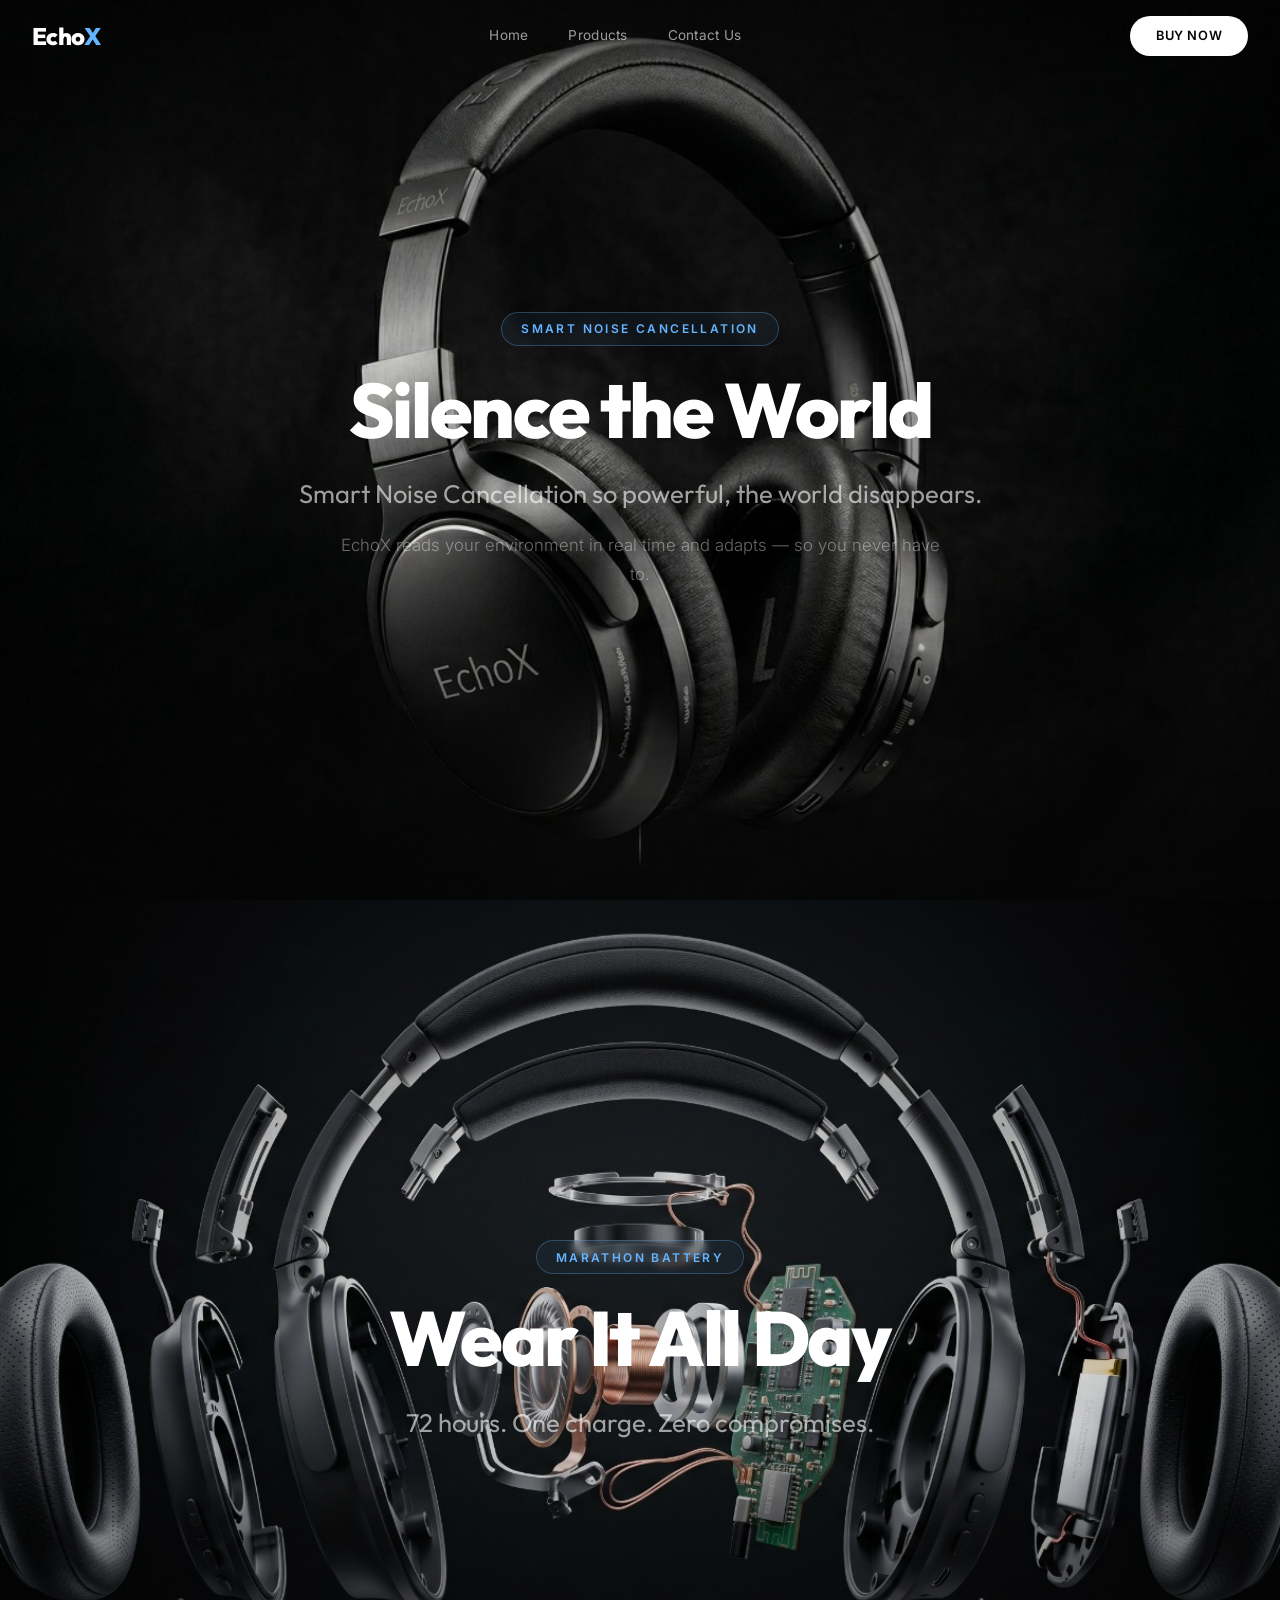
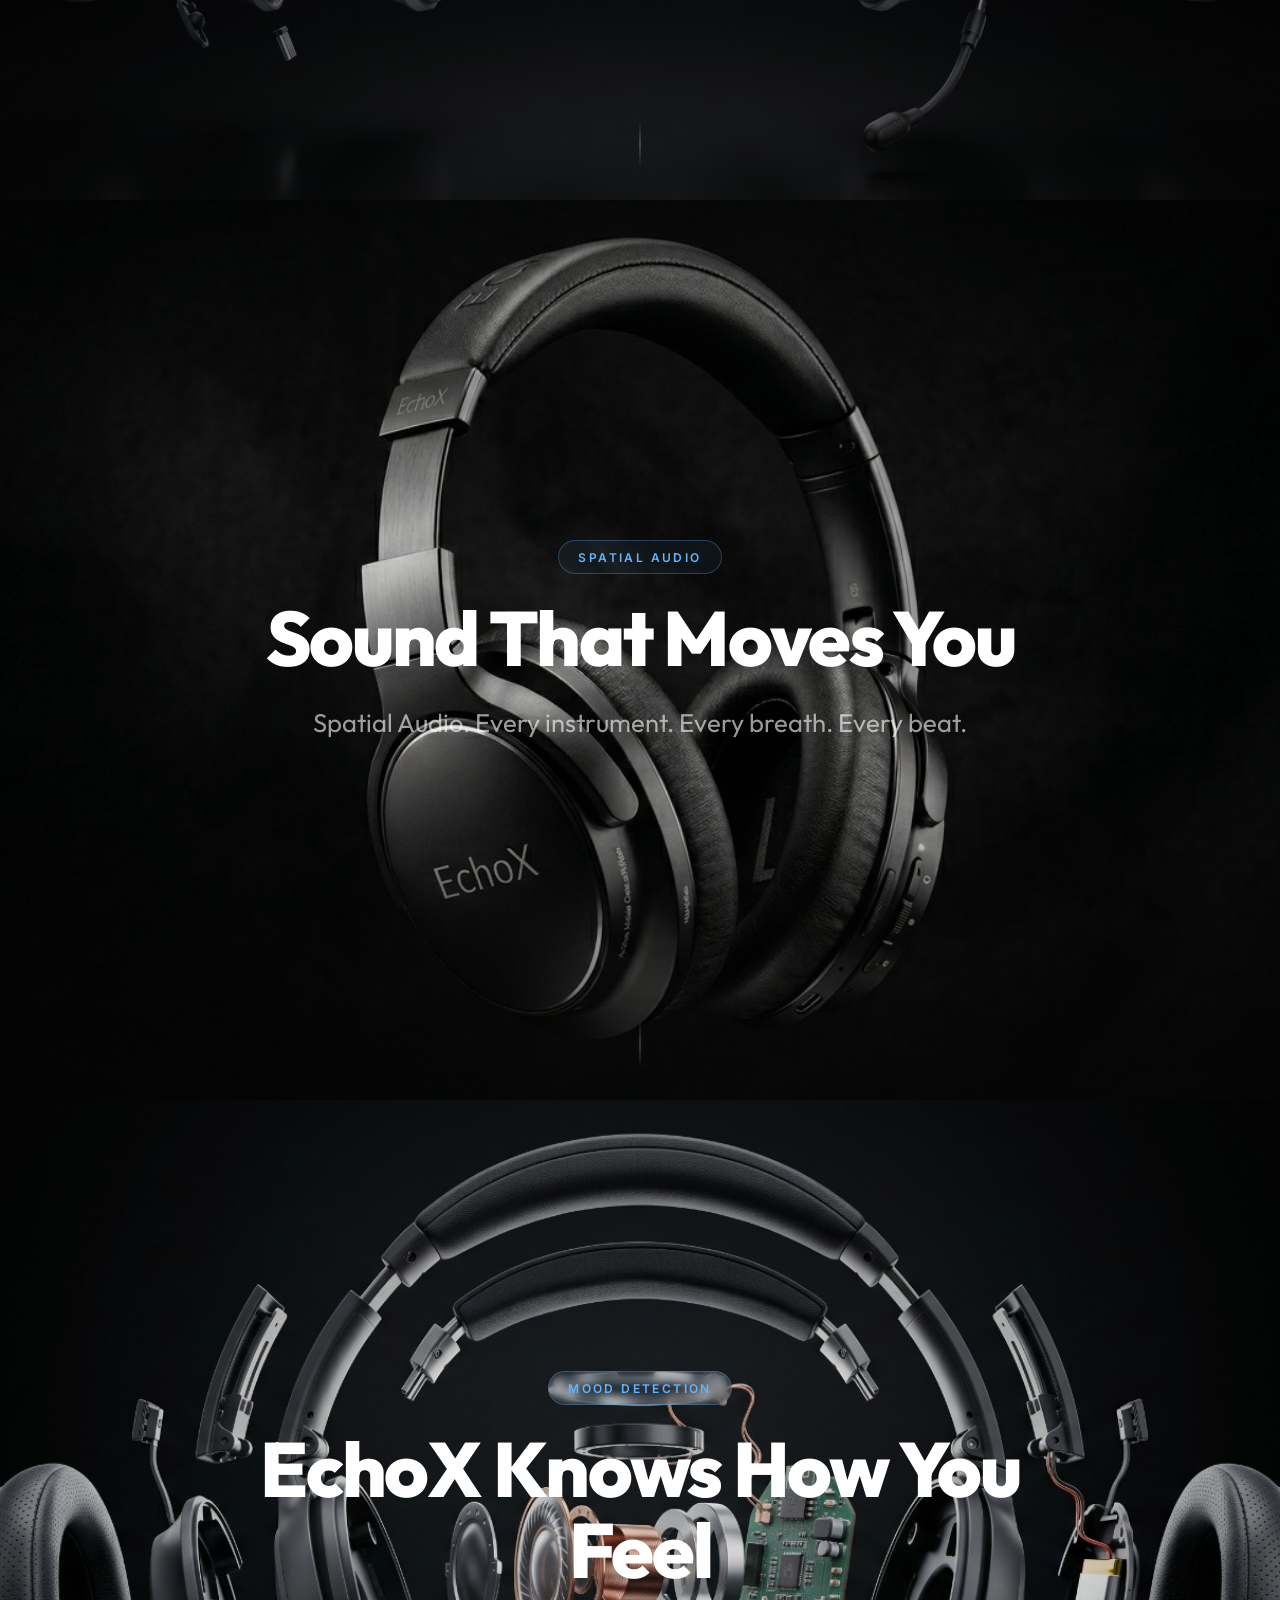
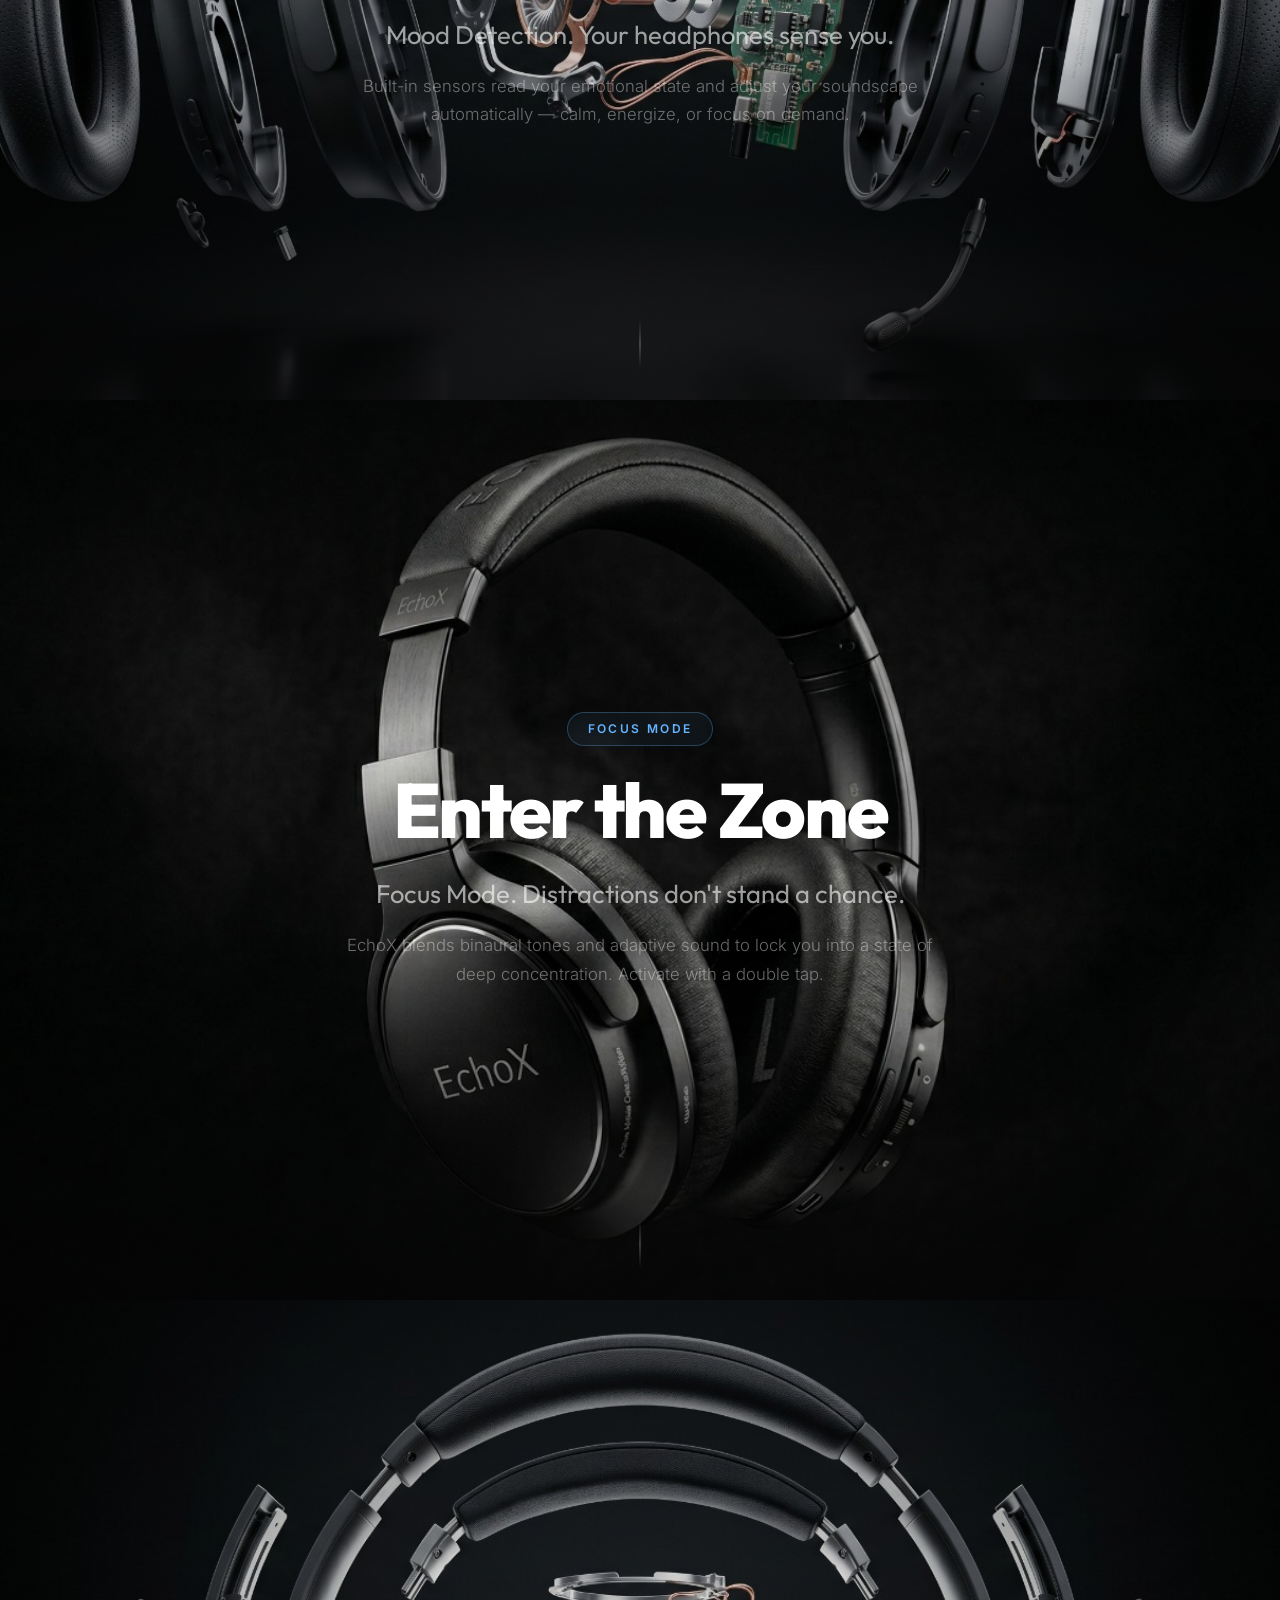
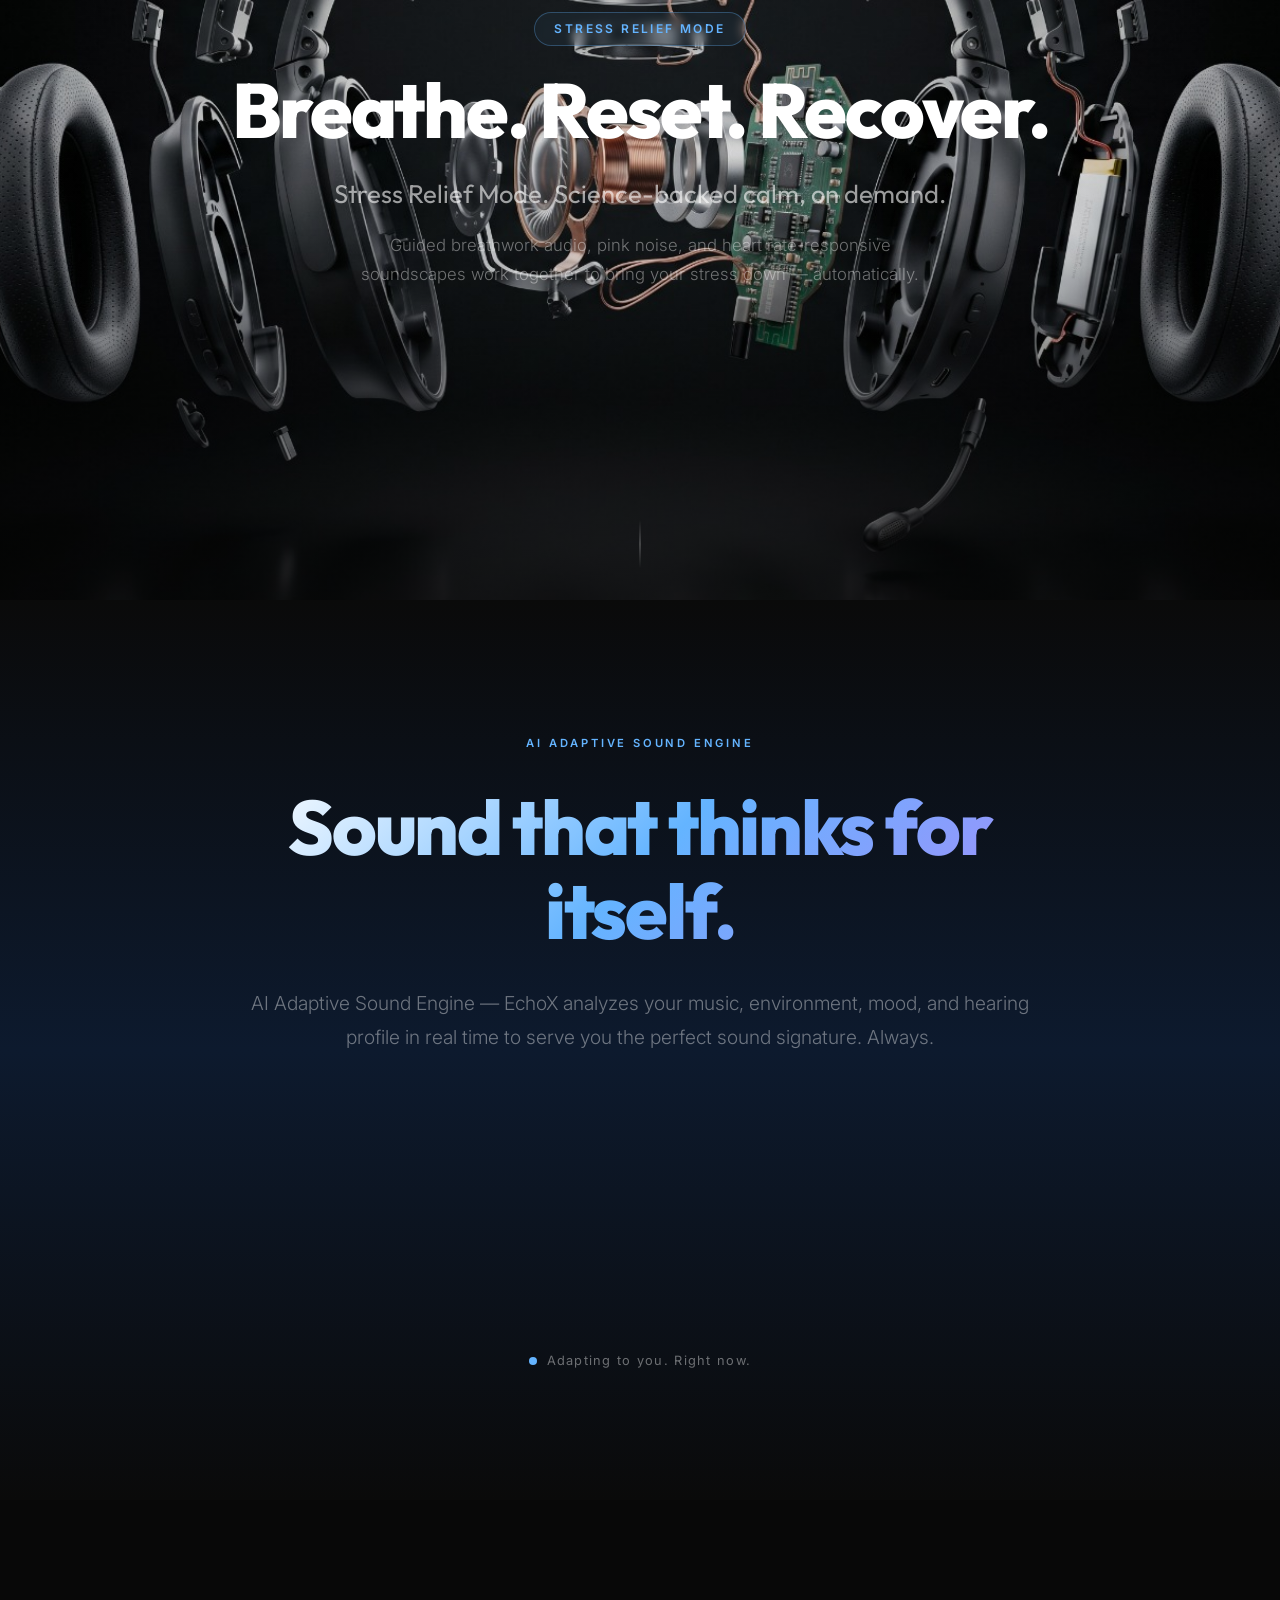
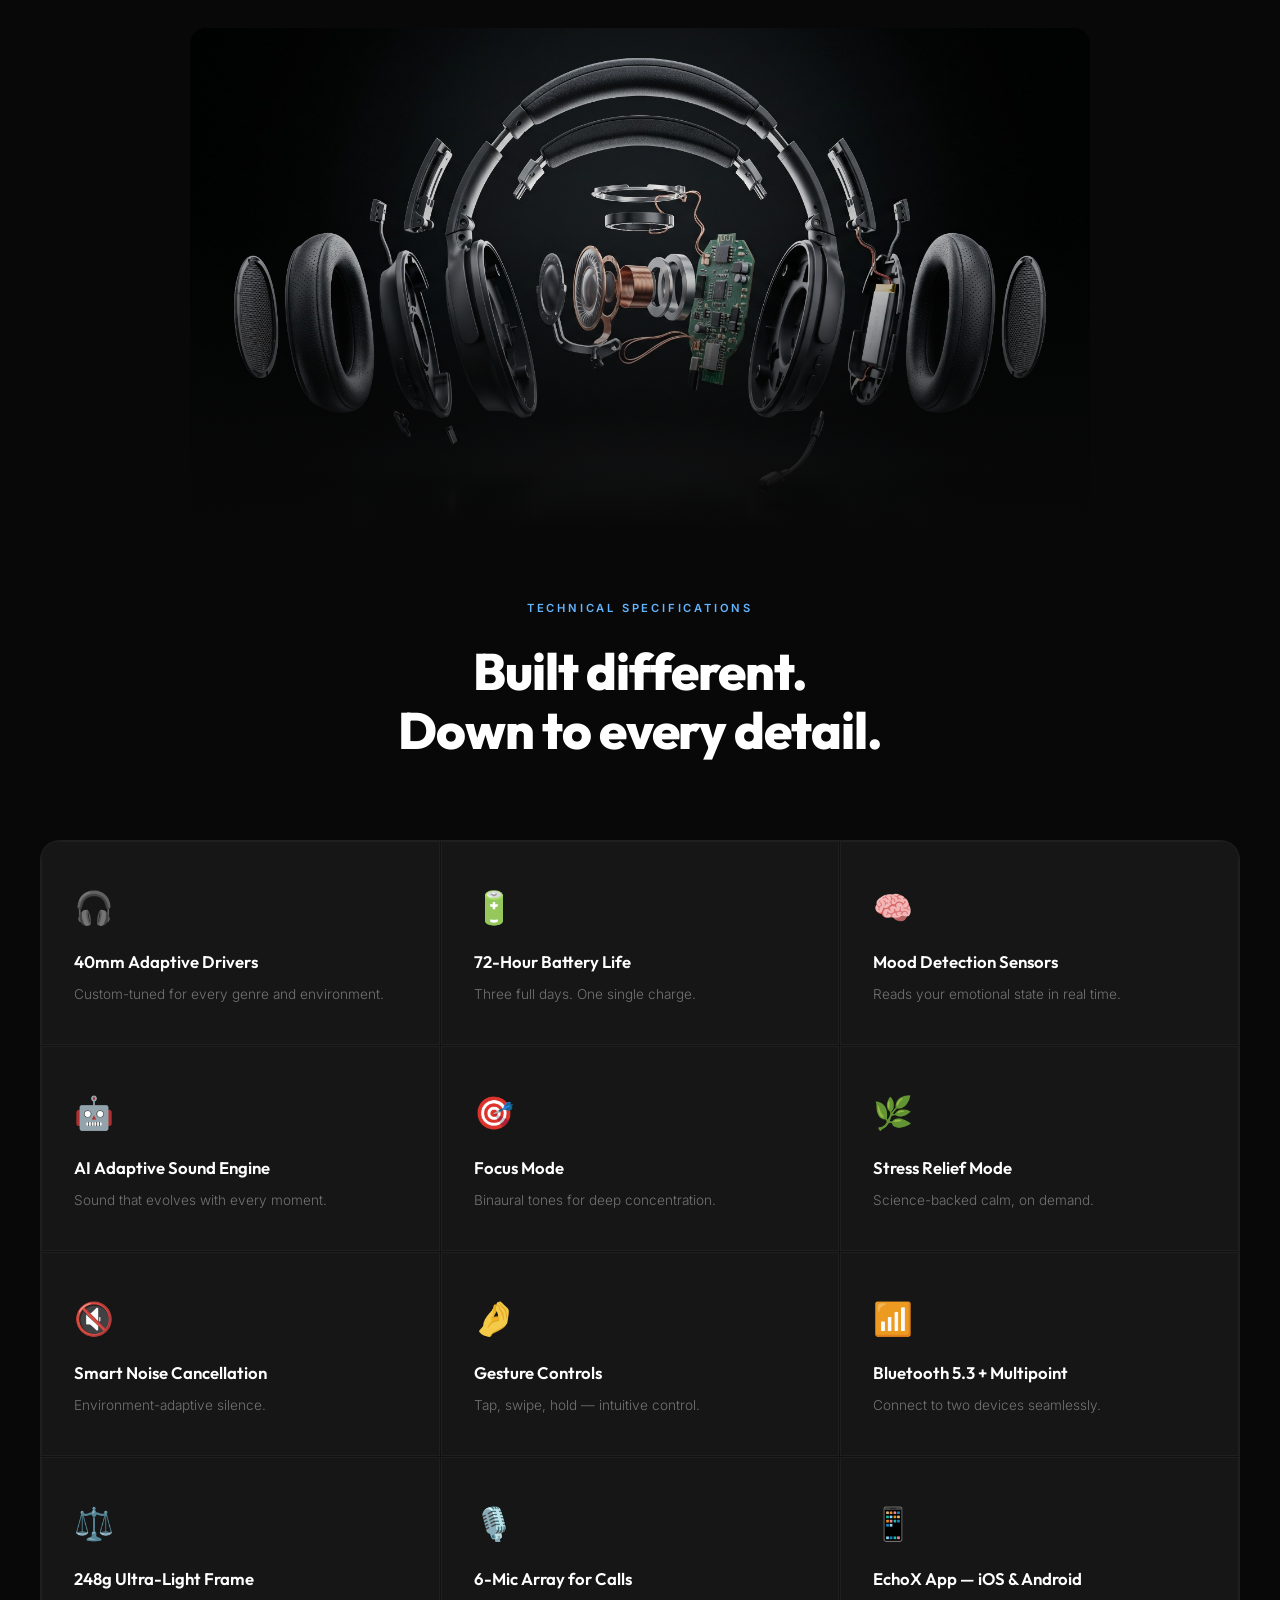
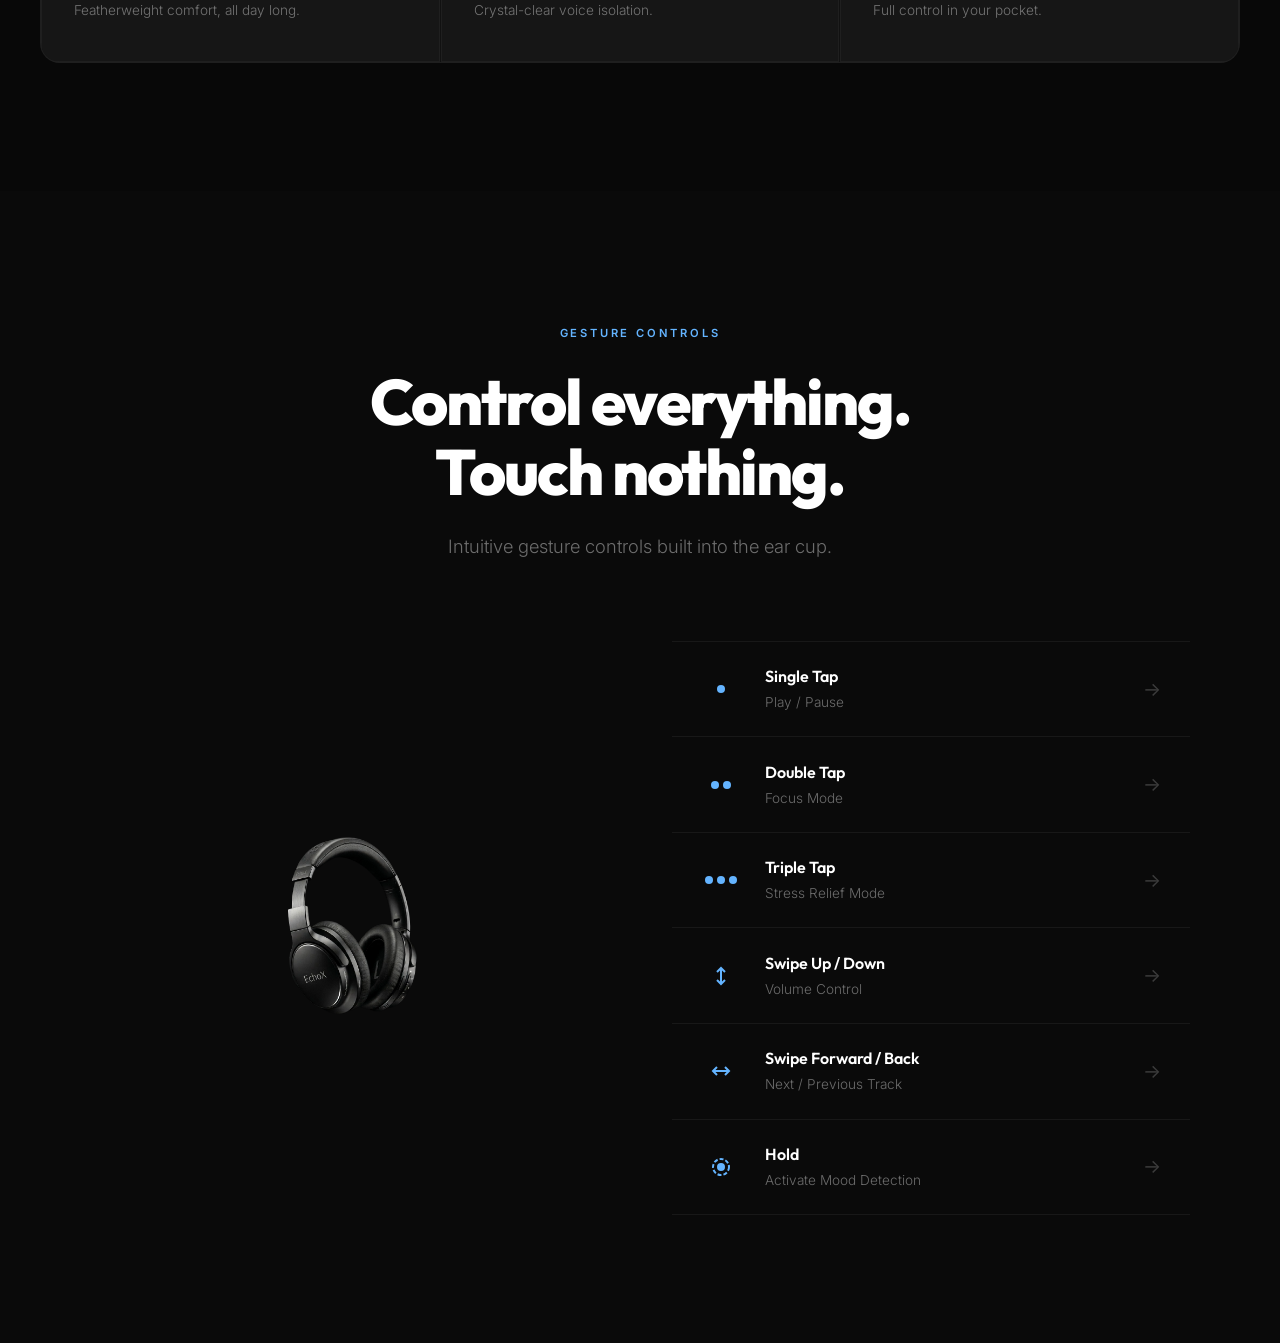
==== index.html @ 0335bd2e "Initial commit: EchoX headphone landing page" ====
<!DOCTYPE html>
<html lang="en">
<head>
  <meta charset="UTF-8">
  <meta name="viewport" content="width=device-width, initial-scale=1.0">
  <title>EchoX — Headphones That Think</title>
  <meta name="description" content="EchoX premium headphones with AI Adaptive Sound, Mood Detection, 72-hour battery, and Smart Noise Cancellation. Sound that thinks for itself.">
  <link rel="preconnect" href="https://fonts.googleapis.com">
  <link rel="preconnect" href="https://fonts.gstatic.com" crossorigin>
  <link href="https://fonts.googleapis.com/css2?family=Inter:wght@300;400;500;600;700;800;900&family=Outfit:wght@300;400;500;600;700;800;900&display=swap" rel="stylesheet">
  <link rel="stylesheet" href="styles.css">
</head>
<body>

  <!-- ============================================================
       NAVIGATION BAR
       ============================================================ -->
  <nav class="navbar" id="navbar">
    <div class="nav-inner">
      <a href="#" class="nav-logo" id="nav-logo">
        <span class="logo-echo">Echo</span><span class="logo-x">X</span>
      </a>
      <div class="nav-links" id="navLinks">
        <a href="#feature-silence" class="nav-link" id="nav-home">Home</a>
        <a href="#specs" class="nav-link" id="nav-products">Products</a>
        <a href="#gestures" class="nav-link" id="nav-contact">Contact Us</a>
      </div>
      <a href="#" class="nav-cta" id="nav-buy">Buy Now</a>
      <button class="nav-hamburger" id="navHamburger" aria-label="Toggle menu">
        <span class="hamburger-line"></span>
        <span class="hamburger-line"></span>
        <span class="hamburger-line"></span>
      </button>
    </div>
  </nav>

  <!-- ============================================================
       SECTION 3: FEATURE SHOWCASE — 6 Full-Screen Video Sections
       ============================================================ -->

  <!-- Section A — Silence the World -->
  <section class="feature-section" id="feature-silence">
    <div class="feature-video-bg">
      <video autoplay muted loop playsinline poster="assets/start.jpg">
        <source src="assets/section-a.mp4" type="video/mp4">
      </video>
      <img src="assets/start.jpg" class="feature-bg-fallback" alt="">
      <div class="feature-video-overlay"></div>
    </div>
    <div class="feature-content">
      <span class="feature-label">Smart Noise Cancellation</span>
      <h2 class="feature-headline">Silence the World</h2>
      <p class="feature-subheadline">Smart Noise Cancellation so powerful, the world disappears.</p>
      <p class="feature-body">EchoX reads your environment in real time and adapts — so you never have to.</p>
    </div>
    <div class="scroll-indicator" aria-hidden="true">
      <div class="scroll-line"></div>
    </div>
  </section>

  <!-- Section B — Wear It All Day -->
  <section class="feature-section" id="feature-battery">
    <div class="feature-video-bg">
      <video autoplay muted loop playsinline poster="assets/final.jpg">
        <source src="assets/section-b.mp4" type="video/mp4">
      </video>
      <img src="assets/final.jpg" class="feature-bg-fallback" alt="">
      <div class="feature-video-overlay"></div>
    </div>
    <div class="feature-content">
      <span class="feature-label">Marathon Battery</span>
      <h2 class="feature-headline">Wear It All Day</h2>
      <p class="feature-subheadline">72 hours. One charge. Zero compromises.</p>
    </div>
    <div class="scroll-indicator" aria-hidden="true">
      <div class="scroll-line"></div>
    </div>
  </section>

  <!-- Section C — Sound That Moves You -->
  <section class="feature-section" id="feature-spatial">
    <div class="feature-video-bg">
      <video autoplay muted loop playsinline poster="assets/start.jpg">
        <source src="assets/section-c.mp4" type="video/mp4">
      </video>
      <img src="assets/start.jpg" class="feature-bg-fallback" alt="">
      <div class="feature-video-overlay"></div>
    </div>
    <div class="feature-content">
      <span class="feature-label">Spatial Audio</span>
      <h2 class="feature-headline">Sound That Moves You</h2>
      <p class="feature-subheadline">Spatial Audio. Every instrument. Every breath. Every beat.</p>
    </div>
    <div class="scroll-indicator" aria-hidden="true">
      <div class="scroll-line"></div>
    </div>
  </section>

  <!-- Section D — EchoX Knows How You Feel -->
  <section class="feature-section" id="feature-mood">
    <div class="feature-video-bg">
      <video autoplay muted loop playsinline poster="assets/final.jpg">
        <source src="assets/section-d.mp4" type="video/mp4">
      </video>
      <img src="assets/final.jpg" class="feature-bg-fallback" alt="">
      <div class="feature-video-overlay"></div>
    </div>
    <div class="feature-content">
      <span class="feature-label">Mood Detection</span>
      <h2 class="feature-headline">EchoX Knows How You Feel</h2>
      <p class="feature-subheadline">Mood Detection. Your headphones sense you.</p>
      <p class="feature-body">Built-in sensors read your emotional state and adjust your soundscape automatically — calm, energize, or focus on demand.</p>
    </div>
    <div class="scroll-indicator" aria-hidden="true">
      <div class="scroll-line"></div>
    </div>
  </section>

  <!-- Section E — Enter the Zone -->
  <section class="feature-section" id="feature-focus">
    <div class="feature-video-bg">
      <video autoplay muted loop playsinline poster="assets/start.jpg">
        <source src="assets/section-e.mp4" type="video/mp4">
      </video>
      <img src="assets/start.jpg" class="feature-bg-fallback" alt="">
      <div class="feature-video-overlay"></div>
    </div>
    <div class="feature-content">
      <span class="feature-label">Focus Mode</span>
      <h2 class="feature-headline">Enter the Zone</h2>
      <p class="feature-subheadline">Focus Mode. Distractions don't stand a chance.</p>
      <p class="feature-body">EchoX blends binaural tones and adaptive sound to lock you into a state of deep concentration. Activate with a double tap.</p>
    </div>
    <div class="scroll-indicator" aria-hidden="true">
      <div class="scroll-line"></div>
    </div>
  </section>

  <!-- Section F — Breathe. Reset. Recover. -->
  <section class="feature-section" id="feature-stress">
    <div class="feature-video-bg">
      <video autoplay muted loop playsinline poster="assets/final.jpg">
        <source src="assets/section-f.mp4" type="video/mp4">
      </video>
      <img src="assets/final.jpg" class="feature-bg-fallback" alt="">
      <div class="feature-video-overlay"></div>
    </div>
    <div class="feature-content">
      <span class="feature-label">Stress Relief Mode</span>
      <h2 class="feature-headline">Breathe. Reset. Recover.</h2>
      <p class="feature-subheadline">Stress Relief Mode. Science-backed calm, on demand.</p>
      <p class="feature-body">Guided breathwork audio, pink noise, and heart rate-responsive soundscapes work together to bring your stress down — automatically.</p>
    </div>
    <div class="scroll-indicator" aria-hidden="true">
      <div class="scroll-line"></div>
    </div>
  </section>


  <!-- ============================================================
       SECTION 3.5: AI ADAPTIVE SOUND
       ============================================================ -->
  <section class="ai-section" id="ai-adaptive">
    <div class="ai-content">
      <span class="ai-label">AI Adaptive Sound Engine</span>
      <h2 class="ai-headline">Sound that thinks for itself.</h2>
      <p class="ai-subheadline">AI Adaptive Sound Engine — EchoX analyzes your music, environment, mood, and hearing profile in real time to serve you the perfect sound signature. Always.</p>
    </div>
    <div class="equalizer-container" id="equalizer">
      <canvas id="equalizerCanvas"></canvas>
    </div>
    <p class="ai-adapting-label">
      <span class="ai-pulse-dot"></span>
      Adapting to you. Right now.
    </p>
  </section>


  <!-- ============================================================
       SECTION 4: SPECS — Clean Grid Layout
       ============================================================ -->
  <section class="specs-section" id="specs">
    <div class="specs-hero-image">
      <img src="assets/final.jpg" alt="EchoX exploded engineering view" class="specs-hero-img">
      <div class="specs-hero-fade"></div>
    </div>
    <div class="specs-header">
      <span class="specs-label">Technical Specifications</span>
      <h2 class="specs-headline">Built different. <br>Down to every detail.</h2>
    </div>
    <div class="specs-grid">
      <div class="spec-card" data-delay="0">
        <div class="spec-icon">🎧</div>
        <h3 class="spec-title">40mm Adaptive Drivers</h3>
        <p class="spec-desc">Custom-tuned for every genre and environment.</p>
      </div>
      <div class="spec-card" data-delay="1">
        <div class="spec-icon">🔋</div>
        <h3 class="spec-title">72-Hour Battery Life</h3>
        <p class="spec-desc">Three full days. One single charge.</p>
      </div>
      <div class="spec-card" data-delay="2">
        <div class="spec-icon">🧠</div>
        <h3 class="spec-title">Mood Detection Sensors</h3>
        <p class="spec-desc">Reads your emotional state in real time.</p>
      </div>
      <div class="spec-card" data-delay="3">
        <div class="spec-icon">🤖</div>
        <h3 class="spec-title">AI Adaptive Sound Engine</h3>
        <p class="spec-desc">Sound that evolves with every moment.</p>
      </div>
      <div class="spec-card" data-delay="4">
        <div class="spec-icon">🎯</div>
        <h3 class="spec-title">Focus Mode</h3>
        <p class="spec-desc">Binaural tones for deep concentration.</p>
      </div>
      <div class="spec-card" data-delay="5">
        <div class="spec-icon">🌿</div>
        <h3 class="spec-title">Stress Relief Mode</h3>
        <p class="spec-desc">Science-backed calm, on demand.</p>
      </div>
      <div class="spec-card" data-delay="6">
        <div class="spec-icon">🔇</div>
        <h3 class="spec-title">Smart Noise Cancellation</h3>
        <p class="spec-desc">Environment-adaptive silence.</p>
      </div>
      <div class="spec-card" data-delay="7">
        <div class="spec-icon">🤌</div>
        <h3 class="spec-title">Gesture Controls</h3>
        <p class="spec-desc">Tap, swipe, hold — intuitive control.</p>
      </div>
      <div class="spec-card" data-delay="8">
        <div class="spec-icon">📶</div>
        <h3 class="spec-title">Bluetooth 5.3 + Multipoint</h3>
        <p class="spec-desc">Connect to two devices seamlessly.</p>
      </div>
      <div class="spec-card" data-delay="9">
        <div class="spec-icon">⚖️</div>
        <h3 class="spec-title">248g Ultra-Light Frame</h3>
        <p class="spec-desc">Featherweight comfort, all day long.</p>
      </div>
      <div class="spec-card" data-delay="10">
        <div class="spec-icon">🎙️</div>
        <h3 class="spec-title">6-Mic Array for Calls</h3>
        <p class="spec-desc">Crystal-clear voice isolation.</p>
      </div>
      <div class="spec-card" data-delay="11">
        <div class="spec-icon">📱</div>
        <h3 class="spec-title">EchoX App — iOS & Android</h3>
        <p class="spec-desc">Full control in your pocket.</p>
      </div>
    </div>
  </section>


  <!-- ============================================================
       SECTION 4.5: GESTURE CONTROLS
       ============================================================ -->
  <section class="gesture-section" id="gestures">
    <div class="gesture-header">
      <span class="gesture-label">Gesture Controls</span>
      <h2 class="gesture-headline">Control everything.<br>Touch nothing.</h2>
      <p class="gesture-subheadline">Intuitive gesture controls built into the ear cup.</p>
    </div>
    <div class="gesture-layout">
      <div class="gesture-visual">
        <div class="earcup-diagram">
          <img src="assets/gesture-earcup.png" alt="EchoX ear cup gesture controls" class="earcup-image">
          <!-- Ripple effect container -->
          <div class="ripple-container" id="rippleContainer"></div>
        </div>
      </div>
      <div class="gesture-list">
        <div class="gesture-item" data-gesture="tap1">
          <div class="gesture-icon-wrap">
            <div class="gesture-dot"></div>
          </div>
          <div class="gesture-info">
            <h3 class="gesture-action">Single Tap</h3>
            <p class="gesture-result">Play / Pause</p>
          </div>
          <div class="gesture-arrow">→</div>
        </div>
        <div class="gesture-item" data-gesture="tap2">
          <div class="gesture-icon-wrap">
            <div class="gesture-dot"></div>
            <div class="gesture-dot"></div>
          </div>
          <div class="gesture-info">
            <h3 class="gesture-action">Double Tap</h3>
            <p class="gesture-result">Focus Mode</p>
          </div>
          <div class="gesture-arrow">→</div>
        </div>
        <div class="gesture-item" data-gesture="tap3">
          <div class="gesture-icon-wrap">
            <div class="gesture-dot"></div>
            <div class="gesture-dot"></div>
            <div class="gesture-dot"></div>
          </div>
          <div class="gesture-info">
            <h3 class="gesture-action">Triple Tap</h3>
            <p class="gesture-result">Stress Relief Mode</p>
          </div>
          <div class="gesture-arrow">→</div>
        </div>
        <div class="gesture-item" data-gesture="swipe-v">
          <div class="gesture-icon-wrap">
            <svg width="24" height="24" viewBox="0 0 24 24" fill="none" stroke="currentColor" stroke-width="2">
              <path d="M12 4v16M8 8l4-4 4 4M8 16l4 4 4-4"/>
            </svg>
          </div>
          <div class="gesture-info">
            <h3 class="gesture-action">Swipe Up / Down</h3>
            <p class="gesture-result">Volume Control</p>
          </div>
          <div class="gesture-arrow">→</div>
        </div>
        <div class="gesture-item" data-gesture="swipe-h">
          <div class="gesture-icon-wrap">
            <svg width="24" height="24" viewBox="0 0 24 24" fill="none" stroke="currentColor" stroke-width="2">
              <path d="M4 12h16M8 8l-4 4 4 4M16 8l4 4-4 4"/>
            </svg>
          </div>
          <div class="gesture-info">
            <h3 class="gesture-action">Swipe Forward / Back</h3>
            <p class="gesture-result">Next / Previous Track</p>
          </div>
          <div class="gesture-arrow">→</div>
        </div>
        <div class="gesture-item" data-gesture="hold">
          <div class="gesture-icon-wrap">
            <svg width="24" height="24" viewBox="0 0 24 24" fill="none" stroke="currentColor" stroke-width="2">
              <circle cx="12" cy="12" r="8" stroke-dasharray="4 2"/>
              <circle cx="12" cy="12" r="3" fill="currentColor"/>
            </svg>
          </div>
          <div class="gesture-info">
            <h3 class="gesture-action">Hold</h3>
            <p class="gesture-result">Activate Mood Detection</p>
          </div>
          <div class="gesture-arrow">→</div>
        </div>
      </div>
    </div>
  </section>

  <script src="script.js"></script>
</body>
</html>
---- styles.css ----
/* ============================================================
   EchoX Landing Page — Core Styles
   ============================================================ */

/* --- Reset & Base --- */
*, *::before, *::after {
  margin: 0;
  padding: 0;
  box-sizing: border-box;
}

:root {
  --color-bg: #050505;
  --color-white: #ffffff;
  --color-white-60: rgba(255,255,255,0.6);
  --color-white-40: rgba(255,255,255,0.4);
  --color-white-20: rgba(255,255,255,0.2);
  --color-white-10: rgba(255,255,255,0.1);
  --color-white-05: rgba(255,255,255,0.05);
  --color-accent: #64b4ff;
  --color-accent-dim: rgba(100,180,255,0.3);
  --font-display: 'Outfit', sans-serif;
  --font-body: 'Inter', sans-serif;
}

html {
  scroll-behavior: smooth;
  -webkit-font-smoothing: antialiased;
  -moz-osx-font-smoothing: grayscale;
}

body {
  background: var(--color-bg);
  color: var(--color-white);
  font-family: var(--font-body);
  line-height: 1.6;
  overflow-x: hidden;
}


/* ============================================================
   NAVIGATION BAR
   ============================================================ */

.navbar {
  position: fixed;
  top: 0;
  left: 0;
  right: 0;
  z-index: 1000;
  padding: 0 2rem;
  transition: background 0.4s ease, box-shadow 0.4s ease, padding 0.4s ease;
}

.navbar.scrolled {
  background: rgba(5, 5, 5, 0.75);
  backdrop-filter: blur(20px);
  -webkit-backdrop-filter: blur(20px);
  box-shadow: 0 1px 0 rgba(255,255,255,0.06);
}

.nav-inner {
  max-width: 1280px;
  margin: 0 auto;
  display: flex;
  align-items: center;
  justify-content: space-between;
  height: 72px;
  transition: height 0.4s ease;
}

.navbar.scrolled .nav-inner {
  height: 60px;
}

/* Logo */
.nav-logo {
  text-decoration: none;
  font-family: var(--font-display);
  font-size: 1.5rem;
  font-weight: 800;
  letter-spacing: -0.03em;
  display: flex;
  align-items: center;
  z-index: 10;
}

.logo-echo {
  color: var(--color-white);
}

.logo-x {
  color: var(--color-accent);
}

/* Nav links */
.nav-links {
  display: flex;
  align-items: center;
  gap: 2.5rem;
}

.nav-link {
  text-decoration: none;
  font-family: var(--font-body);
  font-size: 0.85rem;
  font-weight: 400;
  color: var(--color-white-60);
  letter-spacing: 0.02em;
  position: relative;
  padding: 0.25rem 0;
  transition: color 0.3s ease;
}

.nav-link::after {
  content: '';
  position: absolute;
  bottom: -2px;
  left: 0;
  width: 0;
  height: 1.5px;
  background: var(--color-accent);
  transition: width 0.3s ease;
}

.nav-link:hover {
  color: var(--color-white);
}

.nav-link:hover::after {
  width: 100%;
}

/* CTA Button */
.nav-cta {
  text-decoration: none;
  font-family: var(--font-body);
  font-size: 0.8rem;
  font-weight: 600;
  letter-spacing: 0.05em;
  text-transform: uppercase;
  color: var(--color-bg);
  background: var(--color-white);
  padding: 0.6rem 1.6rem;
  border-radius: 100px;
  transition: background 0.3s ease, transform 0.3s ease, box-shadow 0.3s ease;
  z-index: 10;
}

.nav-cta:hover {
  background: var(--color-accent);
  color: #000;
  transform: translateY(-1px);
  box-shadow: 0 4px 20px rgba(100, 180, 255, 0.3);
}

/* Hamburger (mobile) */
.nav-hamburger {
  display: none;
  flex-direction: column;
  justify-content: center;
  gap: 5px;
  width: 32px;
  height: 32px;
  background: none;
  border: none;
  cursor: pointer;
  padding: 4px;
  z-index: 10;
}

.hamburger-line {
  width: 100%;
  height: 2px;
  background: var(--color-white);
  border-radius: 2px;
  transition: transform 0.3s ease, opacity 0.3s ease;
}

/* Hamburger active state */
.nav-hamburger.active .hamburger-line:nth-child(1) {
  transform: translateY(7px) rotate(45deg);
}

.nav-hamburger.active .hamburger-line:nth-child(2) {
  opacity: 0;
}

.nav-hamburger.active .hamburger-line:nth-child(3) {
  transform: translateY(-7px) rotate(-45deg);
}

/* Mobile responsive */
@media (max-width: 768px) {
  .nav-hamburger {
    display: flex;
  }

  .nav-links {
    position: fixed;
    top: 0;
    left: 0;
    right: 0;
    bottom: 0;
    background: rgba(5, 5, 5, 0.95);
    backdrop-filter: blur(30px);
    -webkit-backdrop-filter: blur(30px);
    flex-direction: column;
    justify-content: center;
    gap: 2rem;
    opacity: 0;
    visibility: hidden;
    transition: opacity 0.4s ease, visibility 0.4s ease;
  }

  .nav-links.open {
    opacity: 1;
    visibility: visible;
  }

  .nav-link {
    font-size: 1.5rem;
    font-family: var(--font-display);
    font-weight: 600;
  }

  .nav-cta {
    display: none;
  }

  .nav-links.open ~ .nav-cta-mobile {
    display: block;
  }
}

/* ============================================================
   SECTION 3: FEATURE SHOWCASE — Full-Screen Video Sections
   ============================================================ */

.feature-section {
  position: relative;
  width: 100%;
  height: 100vh;
  display: flex;
  align-items: center;
  justify-content: center;
  overflow: hidden;
}

/* Video background container */
.feature-video-bg {
  position: absolute;
  inset: 0;
  z-index: 0;
}

.feature-video-bg video {
  width: 100%;
  height: 100%;
  object-fit: cover;
  position: relative;
  z-index: 1;
}

/* Fallback image when video hasn't loaded */
.feature-bg-fallback {
  position: absolute;
  inset: 0;
  width: 100%;
  height: 100%;
  object-fit: cover;
  z-index: 0;
}

/* Hide fallback when video is playing */
.feature-video-bg video.is-playing ~ .feature-bg-fallback {
  opacity: 0;
}

.feature-video-overlay {
  position: absolute;
  inset: 0;
  background: linear-gradient(
    to bottom,
    rgba(5,5,5,0.3) 0%,
    rgba(5,5,5,0.1) 30%,
    rgba(5,5,5,0.1) 60%,
    rgba(5,5,5,0.7) 100%
  );
  z-index: 1;
}

/* Feature content */
.feature-content {
  position: relative;
  z-index: 2;
  text-align: center;
  max-width: 900px;
  padding: 0 2rem;
}

.feature-label {
  display: inline-block;
  font-family: var(--font-body);
  font-size: 0.75rem;
  font-weight: 600;
  letter-spacing: 0.2em;
  text-transform: uppercase;
  color: var(--color-accent);
  margin-bottom: 1.5rem;
  padding: 0.4rem 1.2rem;
  border: 1px solid var(--color-accent-dim);
  border-radius: 100px;
  backdrop-filter: blur(4px);
  background: rgba(100,180,255,0.06);
  opacity: 0;
  transform: translateY(20px);
  transition: opacity 0.8s ease, transform 0.8s ease;
}

.feature-headline {
  font-family: var(--font-display);
  font-size: clamp(2.5rem, 6vw, 5.5rem);
  font-weight: 800;
  line-height: 1.05;
  letter-spacing: -0.03em;
  margin-bottom: 1.5rem;
  opacity: 0;
  transform: translateY(40px);
  transition: opacity 1s ease 0.15s, transform 1s ease 0.15s;
}

.feature-subheadline {
  font-family: var(--font-display);
  font-size: clamp(1.1rem, 2.2vw, 1.6rem);
  font-weight: 400;
  color: var(--color-white-60);
  margin-bottom: 1rem;
  opacity: 0;
  transform: translateY(30px);
  transition: opacity 1s ease 0.3s, transform 1s ease 0.3s;
}

.feature-body {
  font-family: var(--font-body);
  font-size: clamp(0.9rem, 1.4vw, 1.05rem);
  font-weight: 300;
  color: var(--color-white-40);
  max-width: 600px;
  margin: 0 auto;
  line-height: 1.7;
  opacity: 0;
  transform: translateY(20px);
  transition: opacity 1s ease 0.45s, transform 1s ease 0.45s;
}

/* Visible state */
.feature-section.in-view .feature-label,
.feature-section.in-view .feature-headline,
.feature-section.in-view .feature-subheadline,
.feature-section.in-view .feature-body {
  opacity: 1;
  transform: translateY(0);
}

/* Scroll indicator */
.scroll-indicator {
  position: absolute;
  bottom: 2rem;
  left: 50%;
  transform: translateX(-50%);
  z-index: 2;
}

.scroll-line {
  width: 1px;
  height: 48px;
  background: linear-gradient(to bottom, transparent, var(--color-white-40), transparent);
  animation: scrollPulse 2s ease-in-out infinite;
}

@keyframes scrollPulse {
  0%, 100% { opacity: 0.3; transform: scaleY(0.6); }
  50% { opacity: 1; transform: scaleY(1); }
}


/* ============================================================
   SECTION 3.5: AI ADAPTIVE SOUND
   ============================================================ */

.ai-section {
  position: relative;
  width: 100%;
  min-height: 100vh;
  display: flex;
  flex-direction: column;
  align-items: center;
  justify-content: center;
  padding: 6rem 2rem;
  background: linear-gradient(180deg, #0a0a0a 0%, #0d1a2e 50%, #0a0a0a 100%);
  overflow: hidden;
}

.ai-content {
  text-align: center;
  max-width: 800px;
  margin-bottom: 4rem;
}

.ai-label {
  display: inline-block;
  font-family: var(--font-body);
  font-size: 0.7rem;
  font-weight: 600;
  letter-spacing: 0.25em;
  text-transform: uppercase;
  color: var(--color-accent);
  margin-bottom: 2rem;
  opacity: 0;
  transform: translateY(20px);
  transition: opacity 0.8s ease, transform 0.8s ease;
}

.ai-headline {
  font-family: var(--font-display);
  font-size: clamp(2.8rem, 6vw, 5rem);
  font-weight: 800;
  line-height: 1.1;
  letter-spacing: -0.03em;
  margin-bottom: 2rem;
  background: linear-gradient(135deg, #ffffff 0%, #64b4ff 50%, #a78bfa 100%);
  -webkit-background-clip: text;
  -webkit-text-fill-color: transparent;
  background-clip: text;
  opacity: 0;
  transform: translateY(40px);
  transition: opacity 1s ease 0.15s, transform 1s ease 0.15s;
}

.ai-subheadline {
  font-family: var(--font-body);
  font-size: clamp(1rem, 1.8vw, 1.2rem);
  font-weight: 300;
  color: var(--color-white-40);
  line-height: 1.8;
  opacity: 0;
  transform: translateY(30px);
  transition: opacity 1s ease 0.3s, transform 1s ease 0.3s;
}

.ai-section.in-view .ai-label,
.ai-section.in-view .ai-headline,
.ai-section.in-view .ai-subheadline {
  opacity: 1;
  transform: translateY(0);
}

/* Equalizer */
.equalizer-container {
  width: 100%;
  max-width: 1000px;
  height: 200px;
  position: relative;
  opacity: 0;
  transform: translateY(30px);
  transition: opacity 1.2s ease 0.4s, transform 1.2s ease 0.4s;
}

.ai-section.in-view .equalizer-container {
  opacity: 1;
  transform: translateY(0);
}

#equalizerCanvas {
  width: 100%;
  height: 100%;
  display: block;
}

.ai-adapting-label {
  display: flex;
  align-items: center;
  gap: 0.6rem;
  font-family: var(--font-body);
  font-size: 0.8rem;
  font-weight: 400;
  letter-spacing: 0.1em;
  color: var(--color-white-40);
  margin-top: 2rem;
  opacity: 0;
  transform: translateY(20px);
  transition: opacity 1s ease 0.6s, transform 1s ease 0.6s;
}

.ai-section.in-view .ai-adapting-label {
  opacity: 1;
  transform: translateY(0);
}

.ai-pulse-dot {
  width: 8px;
  height: 8px;
  border-radius: 50%;
  background: var(--color-accent);
  animation: pulseDot 2s ease-in-out infinite;
}

@keyframes pulseDot {
  0%, 100% { opacity: 0.4; transform: scale(0.8); }
  50% { opacity: 1; transform: scale(1.2); }
}


/* ============================================================
   SECTION 4: SPECS — Clean Grid Layout
   ============================================================ */

.specs-section {
  position: relative;
  width: 100%;
  padding: 8rem 2rem;
  background: #080808;
  overflow: hidden;
}

/* Specs hero image */
.specs-hero-image {
  position: relative;
  width: 100%;
  max-width: 900px;
  margin: 0 auto 4rem;
  opacity: 0;
  transform: translateY(30px);
  transition: opacity 1.2s ease 0.2s, transform 1.2s ease 0.2s;
}

.specs-section.in-view .specs-hero-image {
  opacity: 1;
  transform: translateY(0);
}

.specs-hero-img {
  width: 100%;
  height: auto;
  display: block;
  border-radius: 16px;
}

.specs-hero-fade {
  position: absolute;
  inset: 0;
  border-radius: 16px;
  background: linear-gradient(
    to bottom,
    transparent 40%,
    #080808 100%
  );
  pointer-events: none;
}

.specs-header {
  text-align: center;
  max-width: 700px;
  margin: 0 auto 5rem;
}

.specs-label {
  display: inline-block;
  font-family: var(--font-body);
  font-size: 0.7rem;
  font-weight: 600;
  letter-spacing: 0.25em;
  text-transform: uppercase;
  color: var(--color-accent);
  margin-bottom: 1.5rem;
  opacity: 0;
  transform: translateY(20px);
  transition: opacity 0.8s ease, transform 0.8s ease;
}

.specs-headline {
  font-family: var(--font-display);
  font-size: clamp(2rem, 4vw, 3.5rem);
  font-weight: 800;
  line-height: 1.15;
  letter-spacing: -0.02em;
  opacity: 0;
  transform: translateY(30px);
  transition: opacity 1s ease 0.15s, transform 1s ease 0.15s;
}

.specs-section.in-view .specs-label,
.specs-section.in-view .specs-headline {
  opacity: 1;
  transform: translateY(0);
}

/* Specs grid */
.specs-grid {
  display: grid;
  grid-template-columns: repeat(3, 1fr);
  gap: 1px;
  max-width: 1200px;
  margin: 0 auto;
  background: rgba(255,255,255,0.04);
  border: 1px solid rgba(255,255,255,0.06);
  border-radius: 20px;
  overflow: hidden;
}

.spec-card {
  padding: 2.5rem 2rem;
  background: rgba(255,255,255,0.02);
  border: 1px solid rgba(255,255,255,0.04);
  transition: background 0.4s ease, border-color 0.4s ease, transform 0.6s ease, opacity 0.6s ease;
  opacity: 0;
  transform: translateY(30px);
}

.spec-card:hover {
  background: rgba(255,255,255,0.06);
  border-color: rgba(255,255,255,0.1);
}

.specs-section.in-view .spec-card {
  opacity: 1;
  transform: translateY(0);
}

/* Staggered animation delays */
.specs-section.in-view .spec-card[data-delay="0"] { transition-delay: 0s; }
.specs-section.in-view .spec-card[data-delay="1"] { transition-delay: 0.06s; }
.specs-section.in-view .spec-card[data-delay="2"] { transition-delay: 0.12s; }
.specs-section.in-view .spec-card[data-delay="3"] { transition-delay: 0.18s; }
.specs-section.in-view .spec-card[data-delay="4"] { transition-delay: 0.24s; }
.specs-section.in-view .spec-card[data-delay="5"] { transition-delay: 0.30s; }
.specs-section.in-view .spec-card[data-delay="6"] { transition-delay: 0.36s; }
.specs-section.in-view .spec-card[data-delay="7"] { transition-delay: 0.42s; }
.specs-section.in-view .spec-card[data-delay="8"] { transition-delay: 0.48s; }
.specs-section.in-view .spec-card[data-delay="9"] { transition-delay: 0.54s; }
.specs-section.in-view .spec-card[data-delay="10"] { transition-delay: 0.60s; }
.specs-section.in-view .spec-card[data-delay="11"] { transition-delay: 0.66s; }

.spec-icon {
  font-size: 2rem;
  margin-bottom: 1rem;
  filter: grayscale(0.2);
}

.spec-title {
  font-family: var(--font-display);
  font-size: 1.05rem;
  font-weight: 600;
  margin-bottom: 0.5rem;
  color: var(--color-white);
}

.spec-desc {
  font-family: var(--font-body);
  font-size: 0.85rem;
  font-weight: 300;
  color: var(--color-white-40);
  line-height: 1.5;
}


/* ============================================================
   SECTION 4.5: GESTURE CONTROLS
   ============================================================ */

.gesture-section {
  position: relative;
  width: 100%;
  min-height: 100vh;
  padding: 8rem 2rem;
  background: #0a0a0a;
  display: flex;
  flex-direction: column;
  align-items: center;
}

.gesture-header {
  text-align: center;
  max-width: 700px;
  margin-bottom: 5rem;
}

.gesture-label {
  display: inline-block;
  font-family: var(--font-body);
  font-size: 0.7rem;
  font-weight: 600;
  letter-spacing: 0.25em;
  text-transform: uppercase;
  color: var(--color-accent);
  margin-bottom: 1.5rem;
  opacity: 0;
  transform: translateY(20px);
  transition: opacity 0.8s ease, transform 0.8s ease;
}

.gesture-headline {
  font-family: var(--font-display);
  font-size: clamp(2.2rem, 5vw, 4rem);
  font-weight: 800;
  line-height: 1.1;
  letter-spacing: -0.03em;
  margin-bottom: 1.5rem;
  opacity: 0;
  transform: translateY(30px);
  transition: opacity 1s ease 0.1s, transform 1s ease 0.1s;
}

.gesture-subheadline {
  font-family: var(--font-body);
  font-size: clamp(0.95rem, 1.6vw, 1.15rem);
  font-weight: 300;
  color: var(--color-white-40);
  opacity: 0;
  transform: translateY(20px);
  transition: opacity 1s ease 0.2s, transform 1s ease 0.2s;
}

.gesture-section.in-view .gesture-label,
.gesture-section.in-view .gesture-headline,
.gesture-section.in-view .gesture-subheadline {
  opacity: 1;
  transform: translateY(0);
}

/* Gesture layout */
.gesture-layout {
  display: grid;
  grid-template-columns: 1fr 1fr;
  gap: 4rem;
  max-width: 1100px;
  width: 100%;
  align-items: center;
}

/* Ear cup diagram */
.gesture-visual {
  display: flex;
  align-items: center;
  justify-content: center;
}

.earcup-diagram {
  position: relative;
  width: 380px;
  height: 420px;
}

.earcup-image {
  width: 100%;
  height: 100%;
  object-fit: contain;
  border-radius: 12px;
  user-select: none;
  pointer-events: none;
}

.earcup-diagram:hover .earcup-image {
  filter: brightness(1.1);
}

.ripple-container {
  position: absolute;
  inset: 0;
  pointer-events: none;
  overflow: hidden;
}

.ripple {
  position: absolute;
  width: 40px;
  height: 40px;
  border-radius: 50%;
  border: 1px solid var(--color-accent);
  top: 50%;
  left: 50%;
  transform: translate(-50%, -50%) scale(0);
  opacity: 1;
  animation: rippleExpand 1s ease-out forwards;
}

@keyframes rippleExpand {
  0% { transform: translate(-50%, -50%) scale(0); opacity: 0.8; }
  100% { transform: translate(-50%, -50%) scale(6); opacity: 0; }
}

/* Gesture list */
.gesture-list {
  display: flex;
  flex-direction: column;
  gap: 0;
}

.gesture-item {
  display: flex;
  align-items: center;
  gap: 1.5rem;
  padding: 1.4rem 1.8rem;
  border-bottom: 1px solid rgba(255,255,255,0.06);
  cursor: pointer;
  transition: background 0.3s ease, transform 0.6s ease, opacity 0.6s ease;
  opacity: 0;
  transform: translateX(40px);
  position: relative;
  overflow: hidden;
}

.gesture-item::before {
  content: '';
  position: absolute;
  inset: 0;
  background: linear-gradient(90deg, rgba(100,180,255,0.06) 0%, transparent 100%);
  opacity: 0;
  transition: opacity 0.3s ease;
}

.gesture-item:hover::before {
  opacity: 1;
}

.gesture-item:hover {
  background: rgba(255,255,255,0.03);
}

.gesture-item:first-child {
  border-top: 1px solid rgba(255,255,255,0.06);
}

.gesture-section.in-view .gesture-item {
  opacity: 1;
  transform: translateX(0);
}

.gesture-section.in-view .gesture-item:nth-child(1) { transition-delay: 0.1s; }
.gesture-section.in-view .gesture-item:nth-child(2) { transition-delay: 0.18s; }
.gesture-section.in-view .gesture-item:nth-child(3) { transition-delay: 0.26s; }
.gesture-section.in-view .gesture-item:nth-child(4) { transition-delay: 0.34s; }
.gesture-section.in-view .gesture-item:nth-child(5) { transition-delay: 0.42s; }
.gesture-section.in-view .gesture-item:nth-child(6) { transition-delay: 0.50s; }

.gesture-icon-wrap {
  display: flex;
  align-items: center;
  gap: 4px;
  width: 40px;
  justify-content: center;
  flex-shrink: 0;
  color: var(--color-accent);
}

.gesture-dot {
  width: 8px;
  height: 8px;
  border-radius: 50%;
  background: var(--color-accent);
}

.gesture-info {
  flex: 1;
}

.gesture-action {
  font-family: var(--font-display);
  font-size: 1rem;
  font-weight: 600;
  margin-bottom: 0.15rem;
}

.gesture-result {
  font-family: var(--font-body);
  font-size: 0.85rem;
  font-weight: 300;
  color: var(--color-white-40);
}

.gesture-arrow {
  font-size: 1.2rem;
  color: var(--color-white-20);
  transition: color 0.3s ease, transform 0.3s ease;
}

.gesture-item:hover .gesture-arrow {
  color: var(--color-accent);
  transform: translateX(4px);
}


/* ============================================================
   RESPONSIVE
   ============================================================ */

@media (max-width: 1024px) {
  .specs-grid {
    grid-template-columns: repeat(2, 1fr);
  }
  .gesture-layout {
    grid-template-columns: 1fr;
    gap: 3rem;
  }
  .gesture-visual {
    order: -1;
  }
  .earcup-diagram {
    width: 260px;
    height: 300px;
  }
}

@media (max-width: 768px) {
  .feature-headline {
    font-size: clamp(2rem, 8vw, 3rem);
  }
  .specs-grid {
    grid-template-columns: 1fr;
  }
  .spec-card {
    padding: 2rem 1.5rem;
  }
  .gesture-item {
    padding: 1.2rem 1rem;
  }
}

@media (max-width: 480px) {
  .feature-content {
    padding: 0 1.2rem;
  }
  .ai-section {
    padding: 4rem 1.2rem;
  }
  .specs-section {
    padding: 5rem 1.2rem;
  }
  .gesture-section {
    padding: 5rem 1.2rem;
  }
  .earcup-diagram {
    width: 220px;
    height: 260px;
  }
}
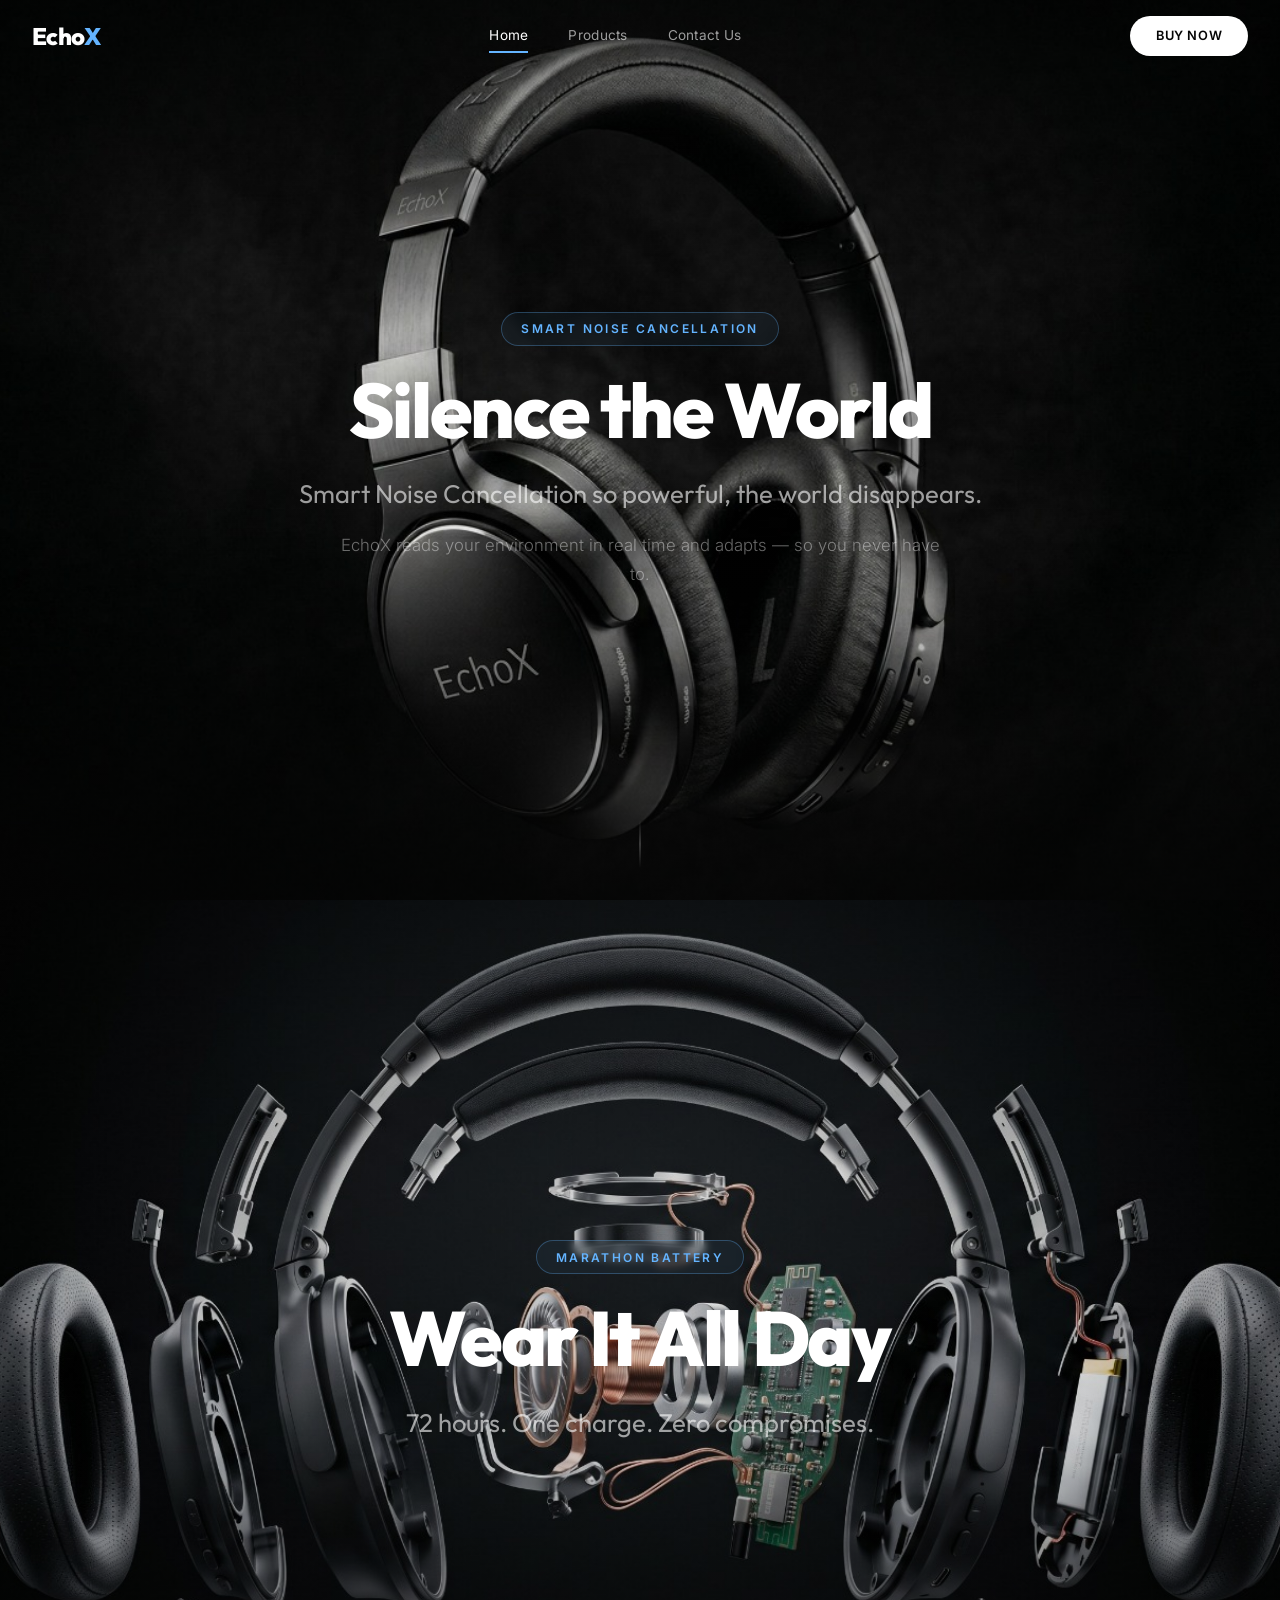
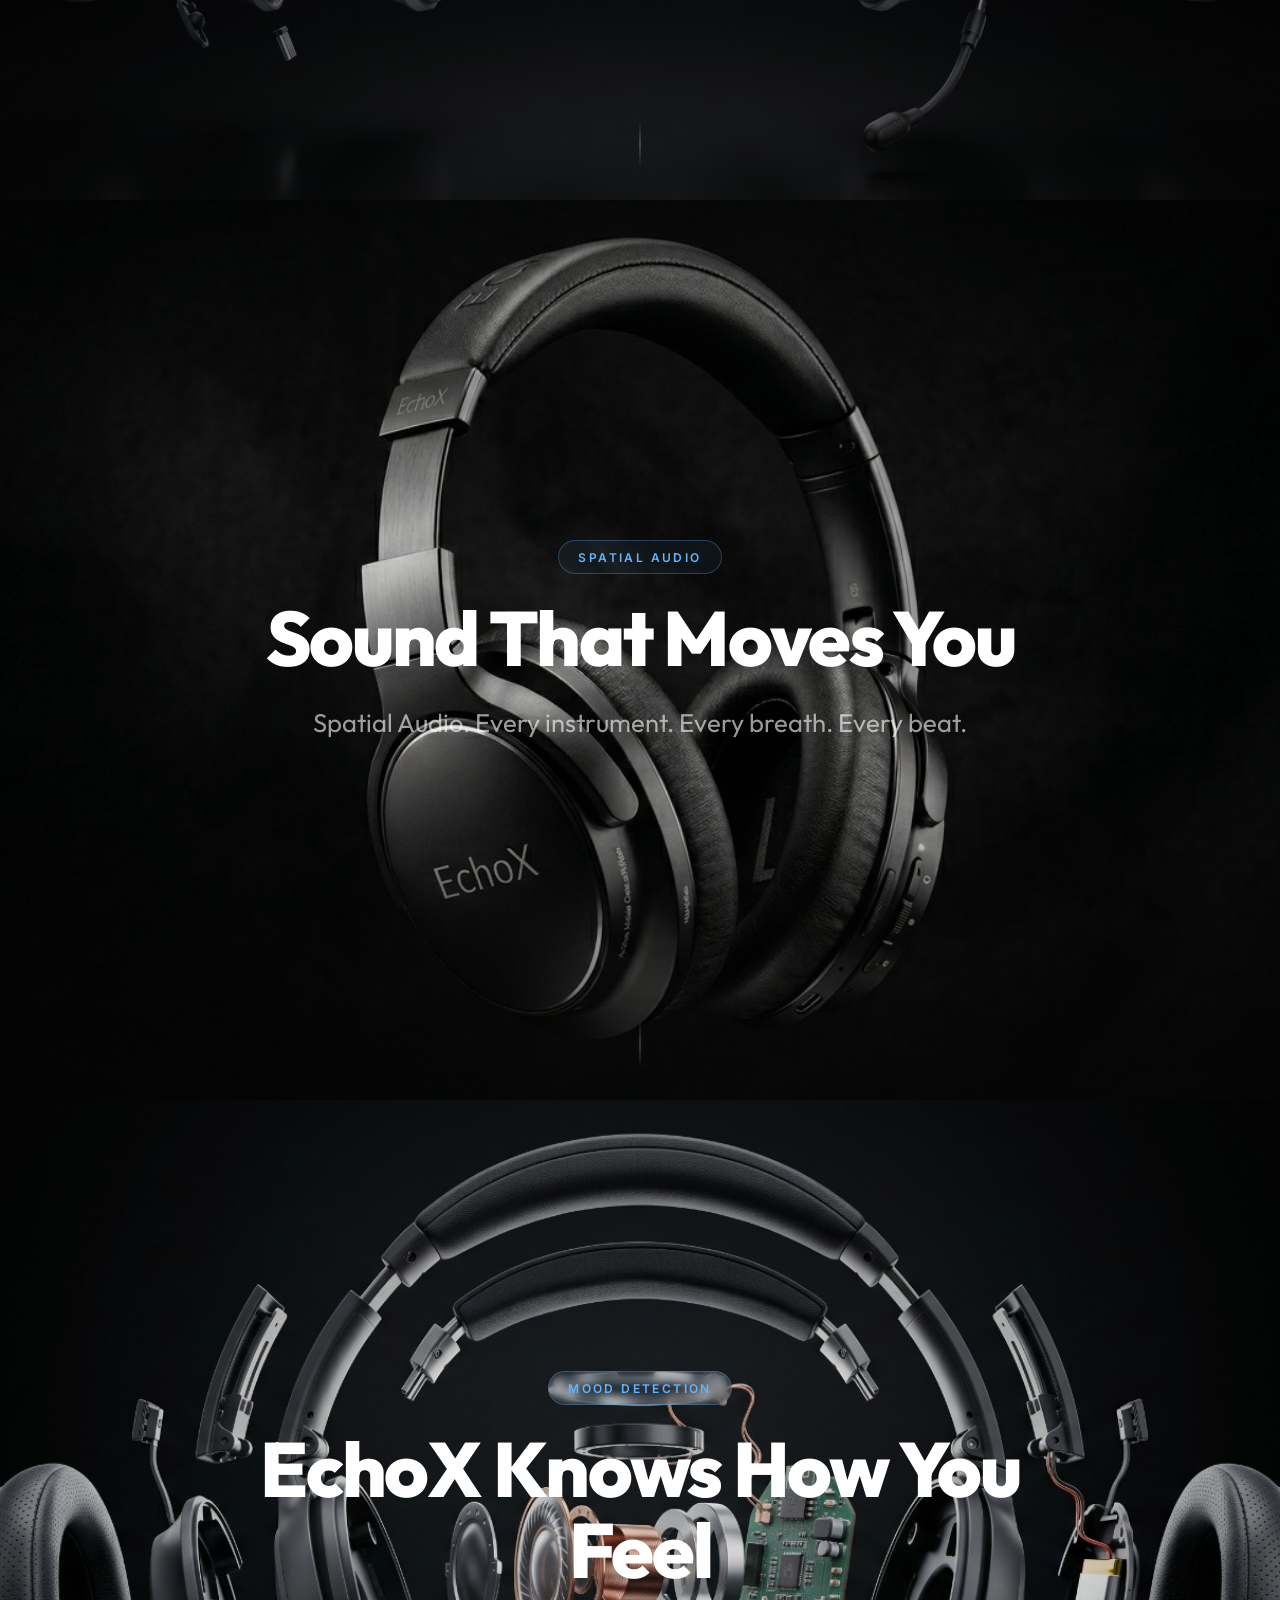
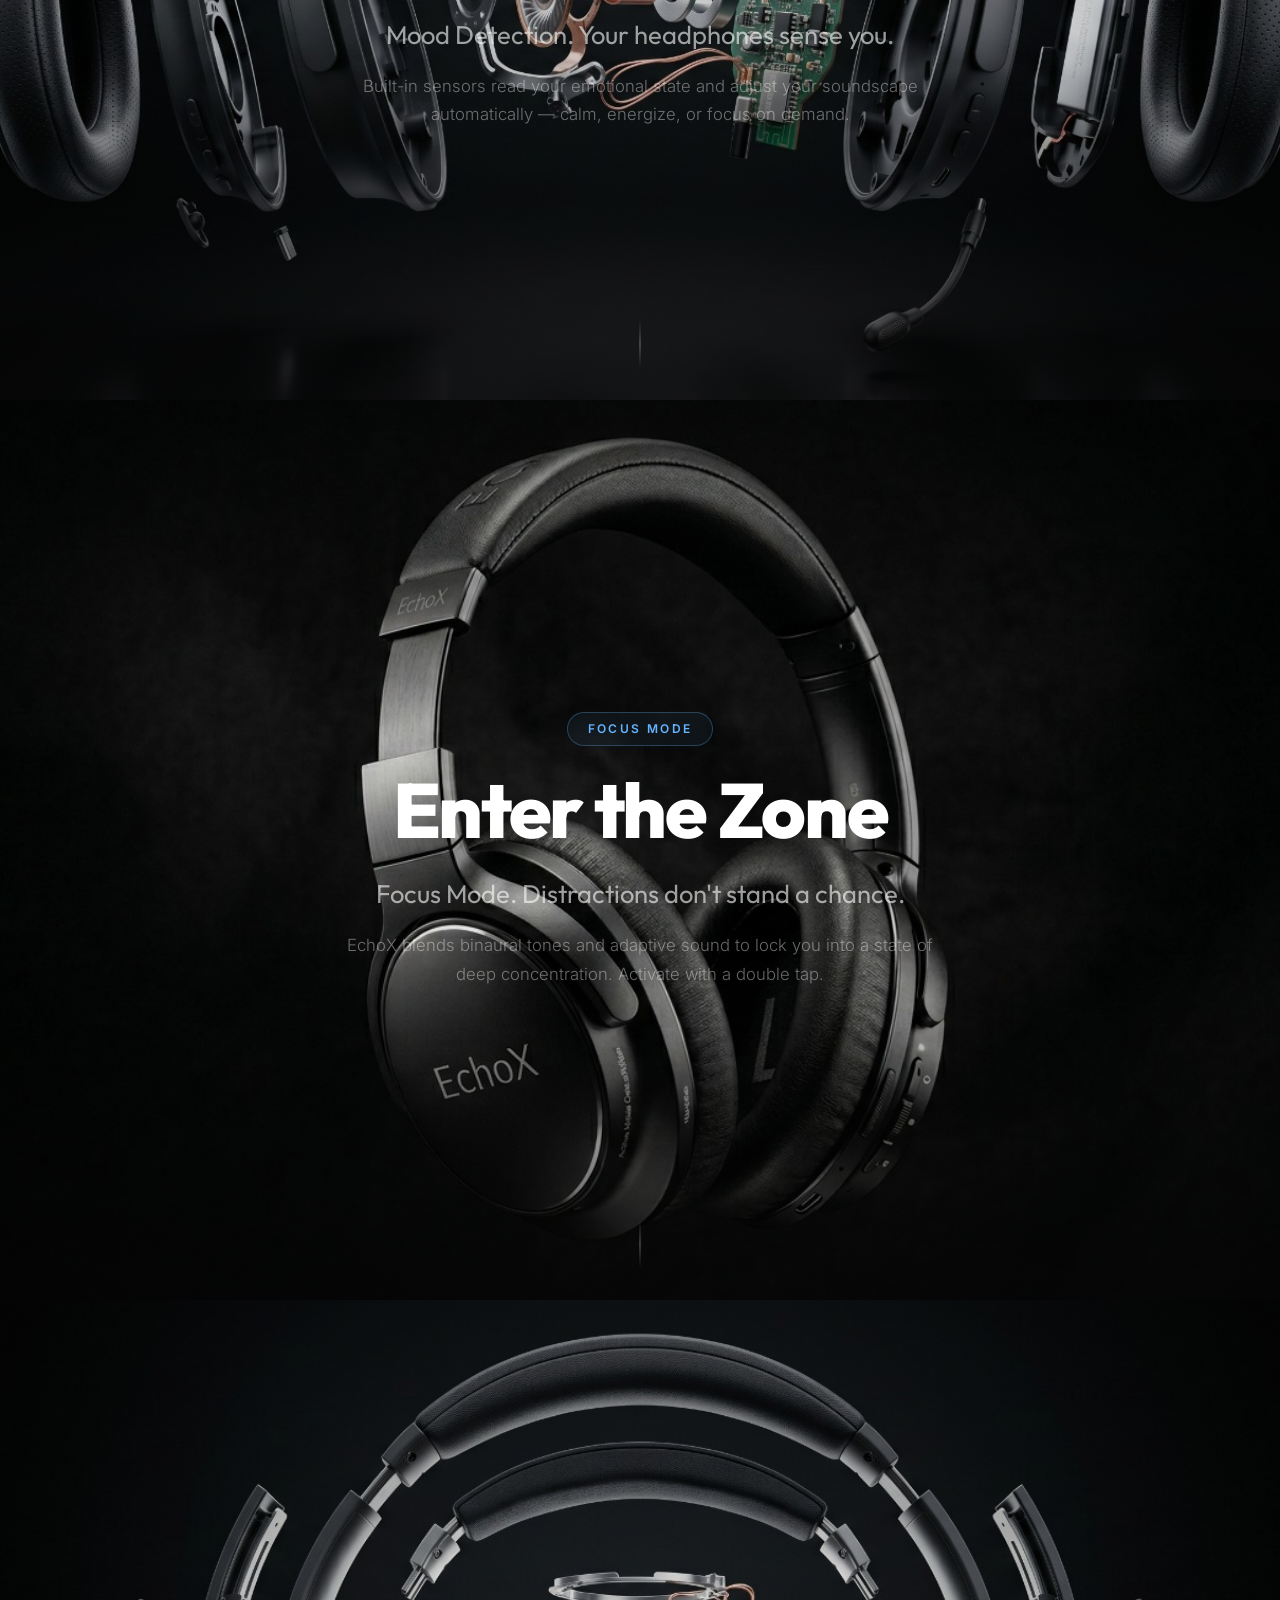
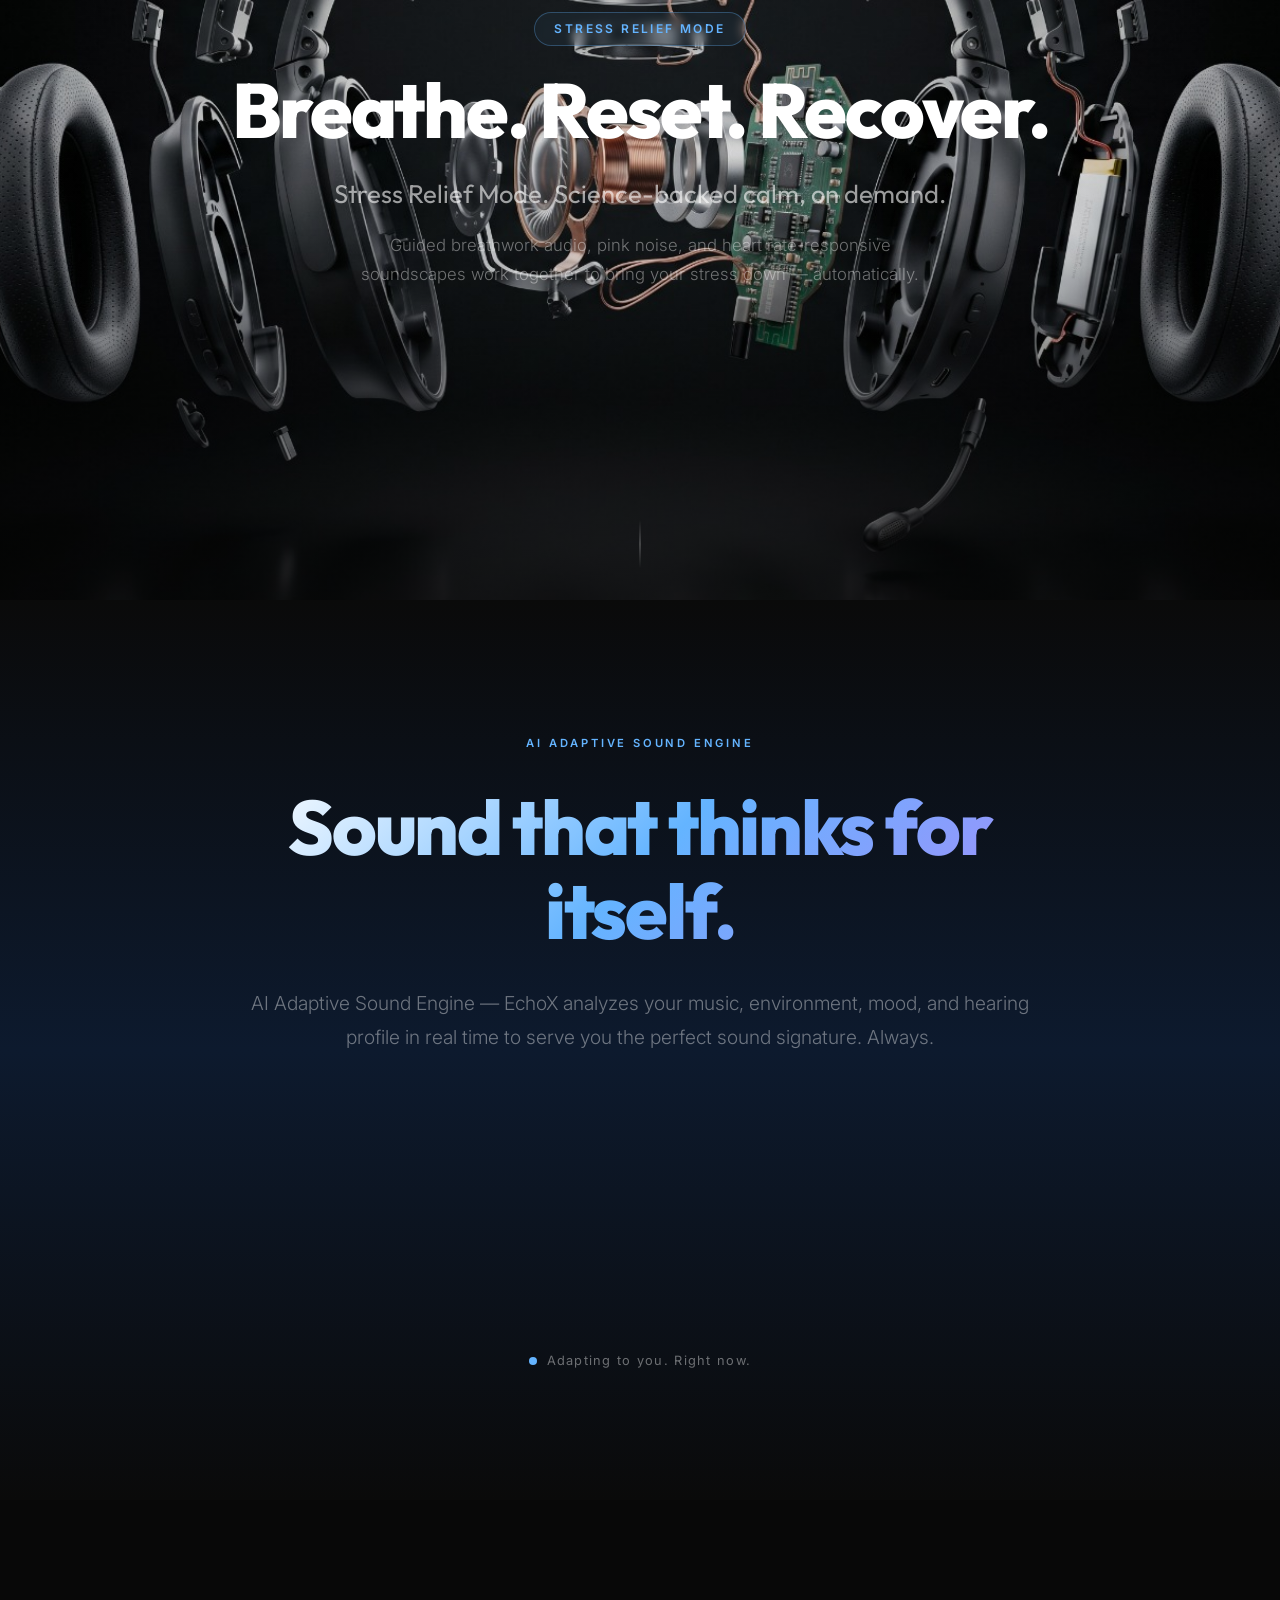
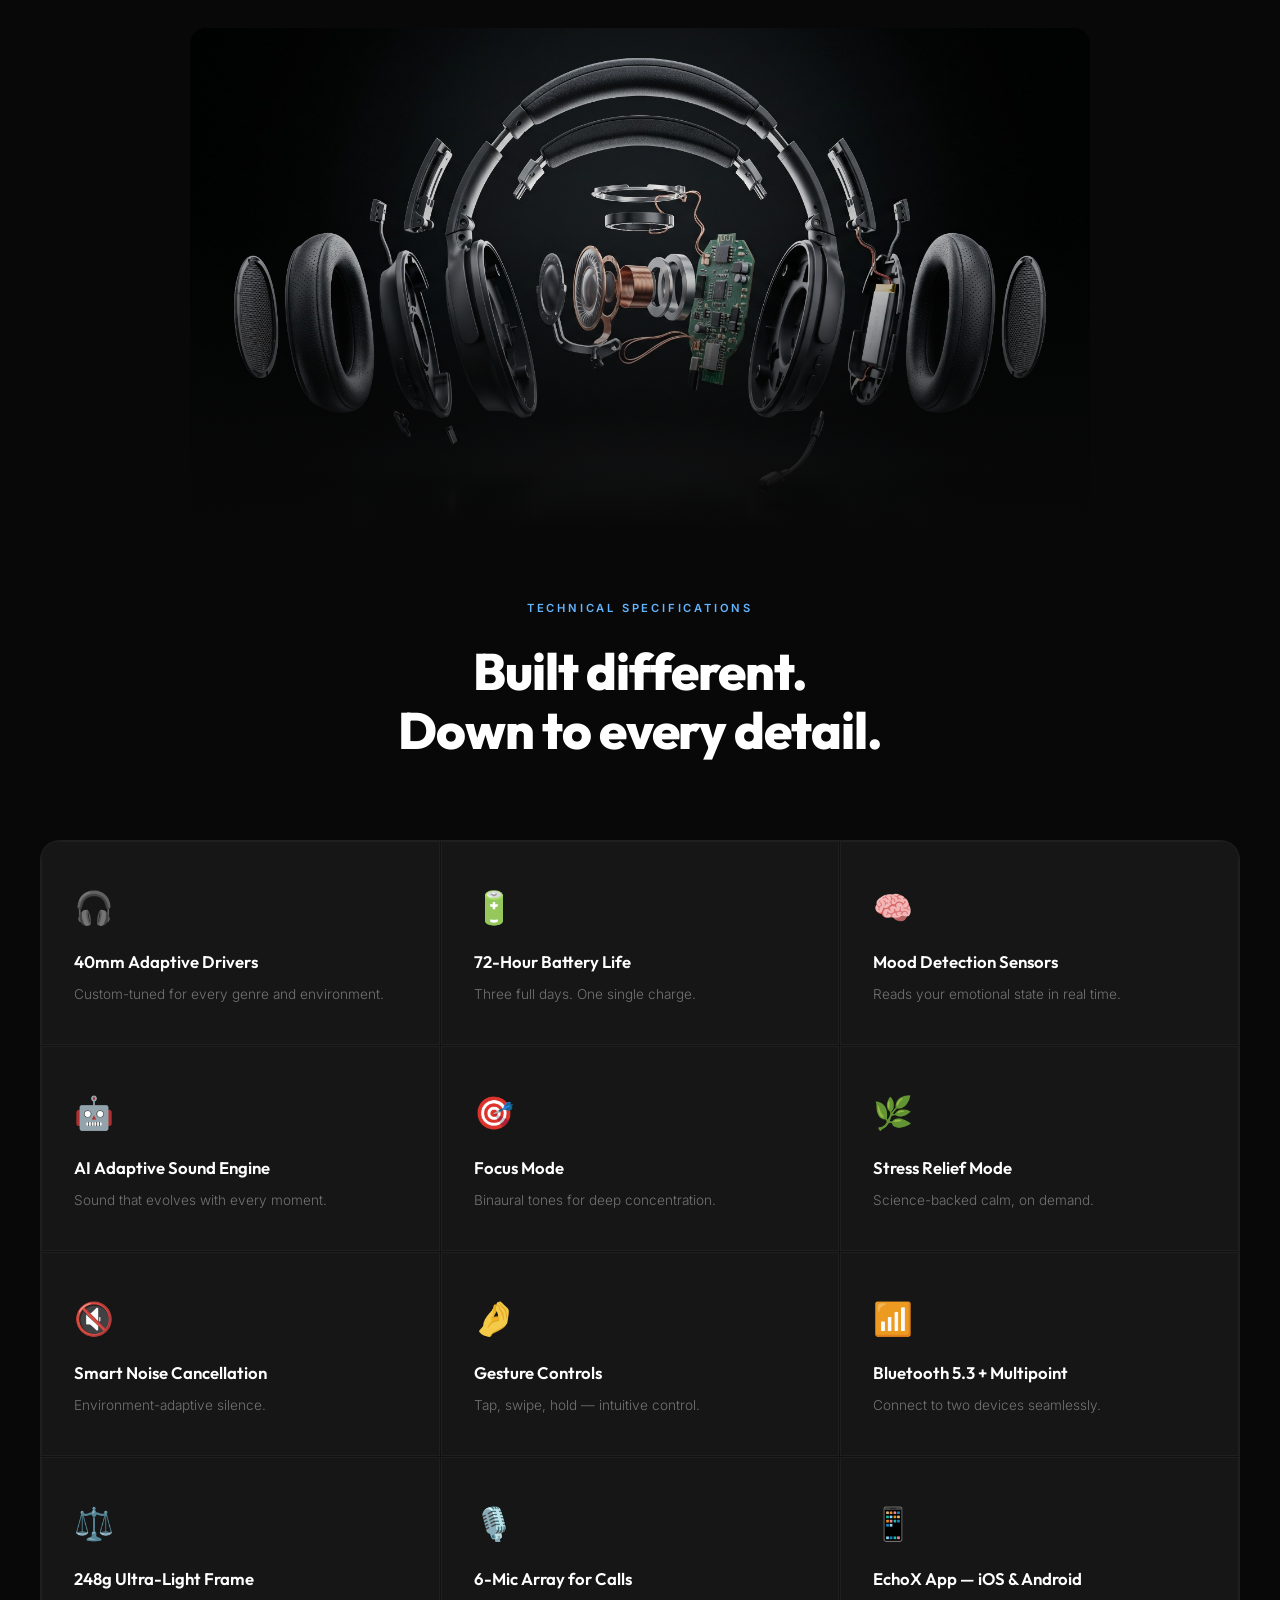
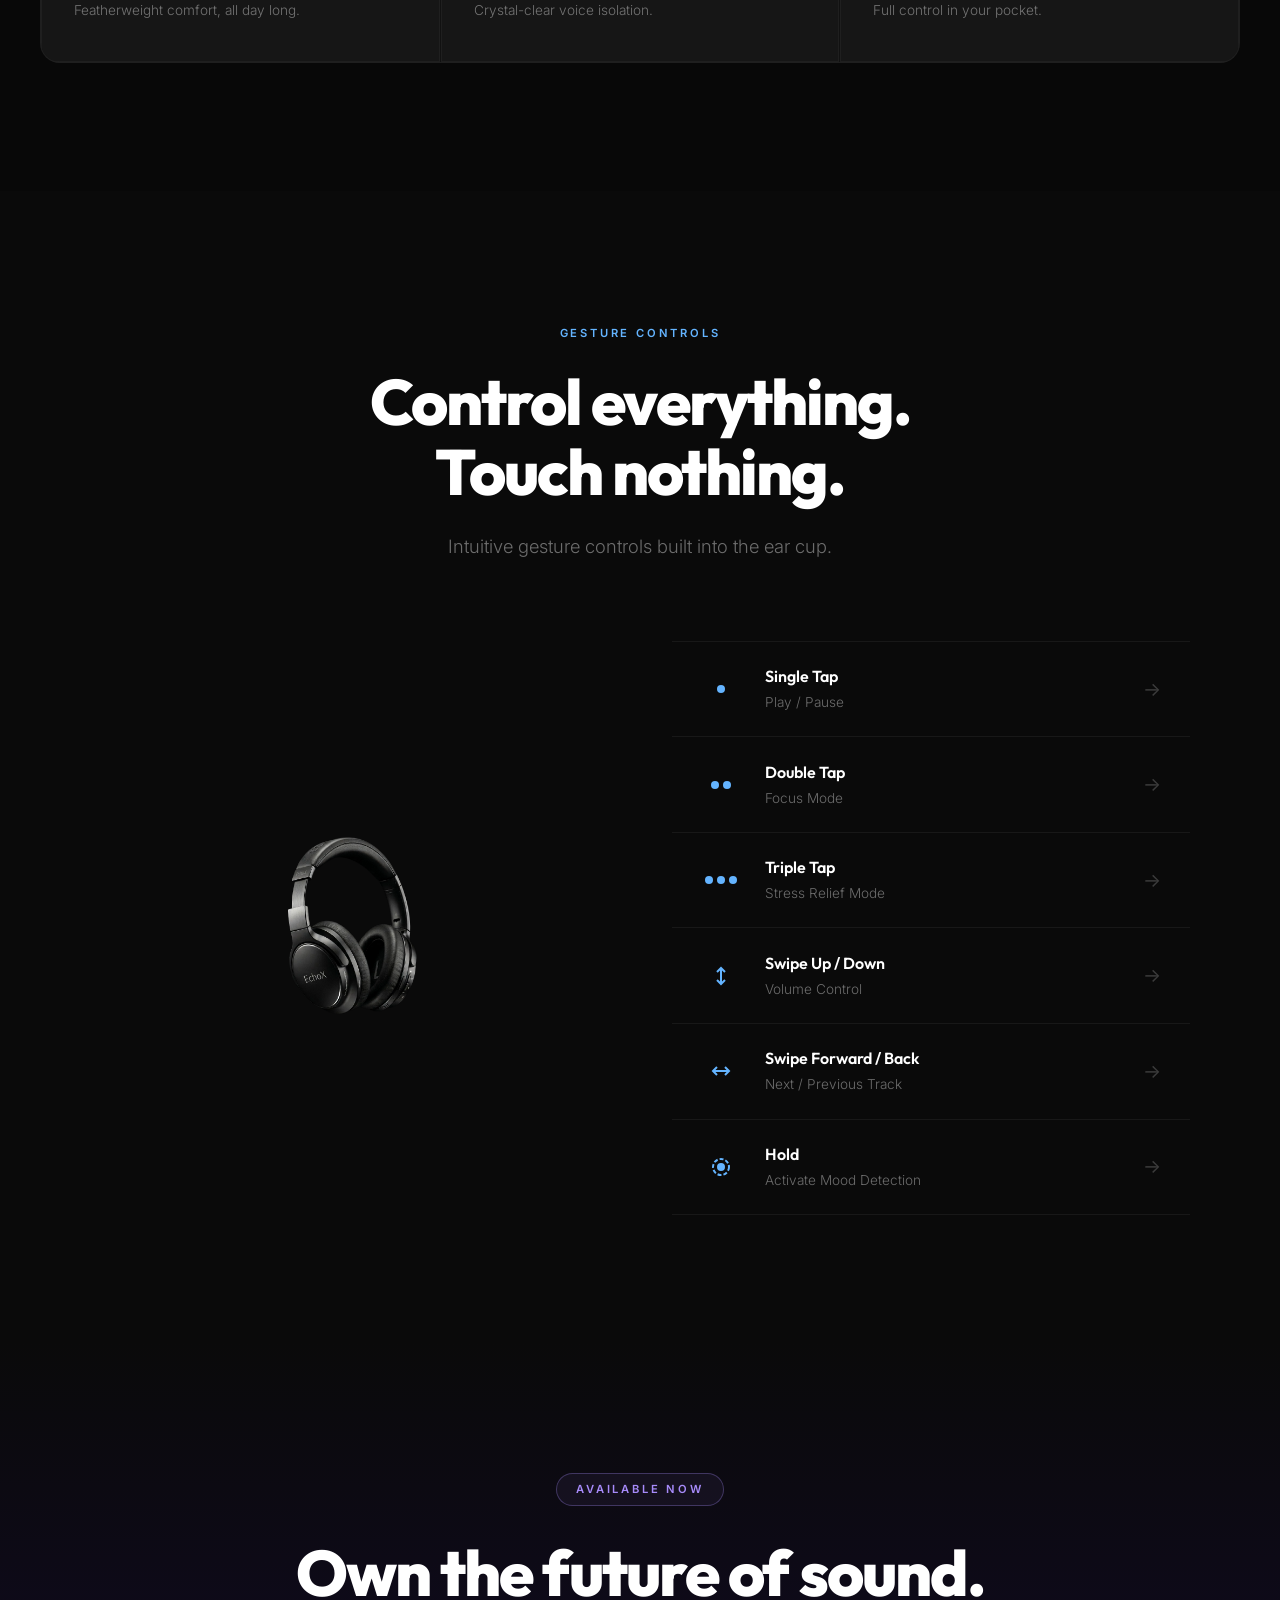
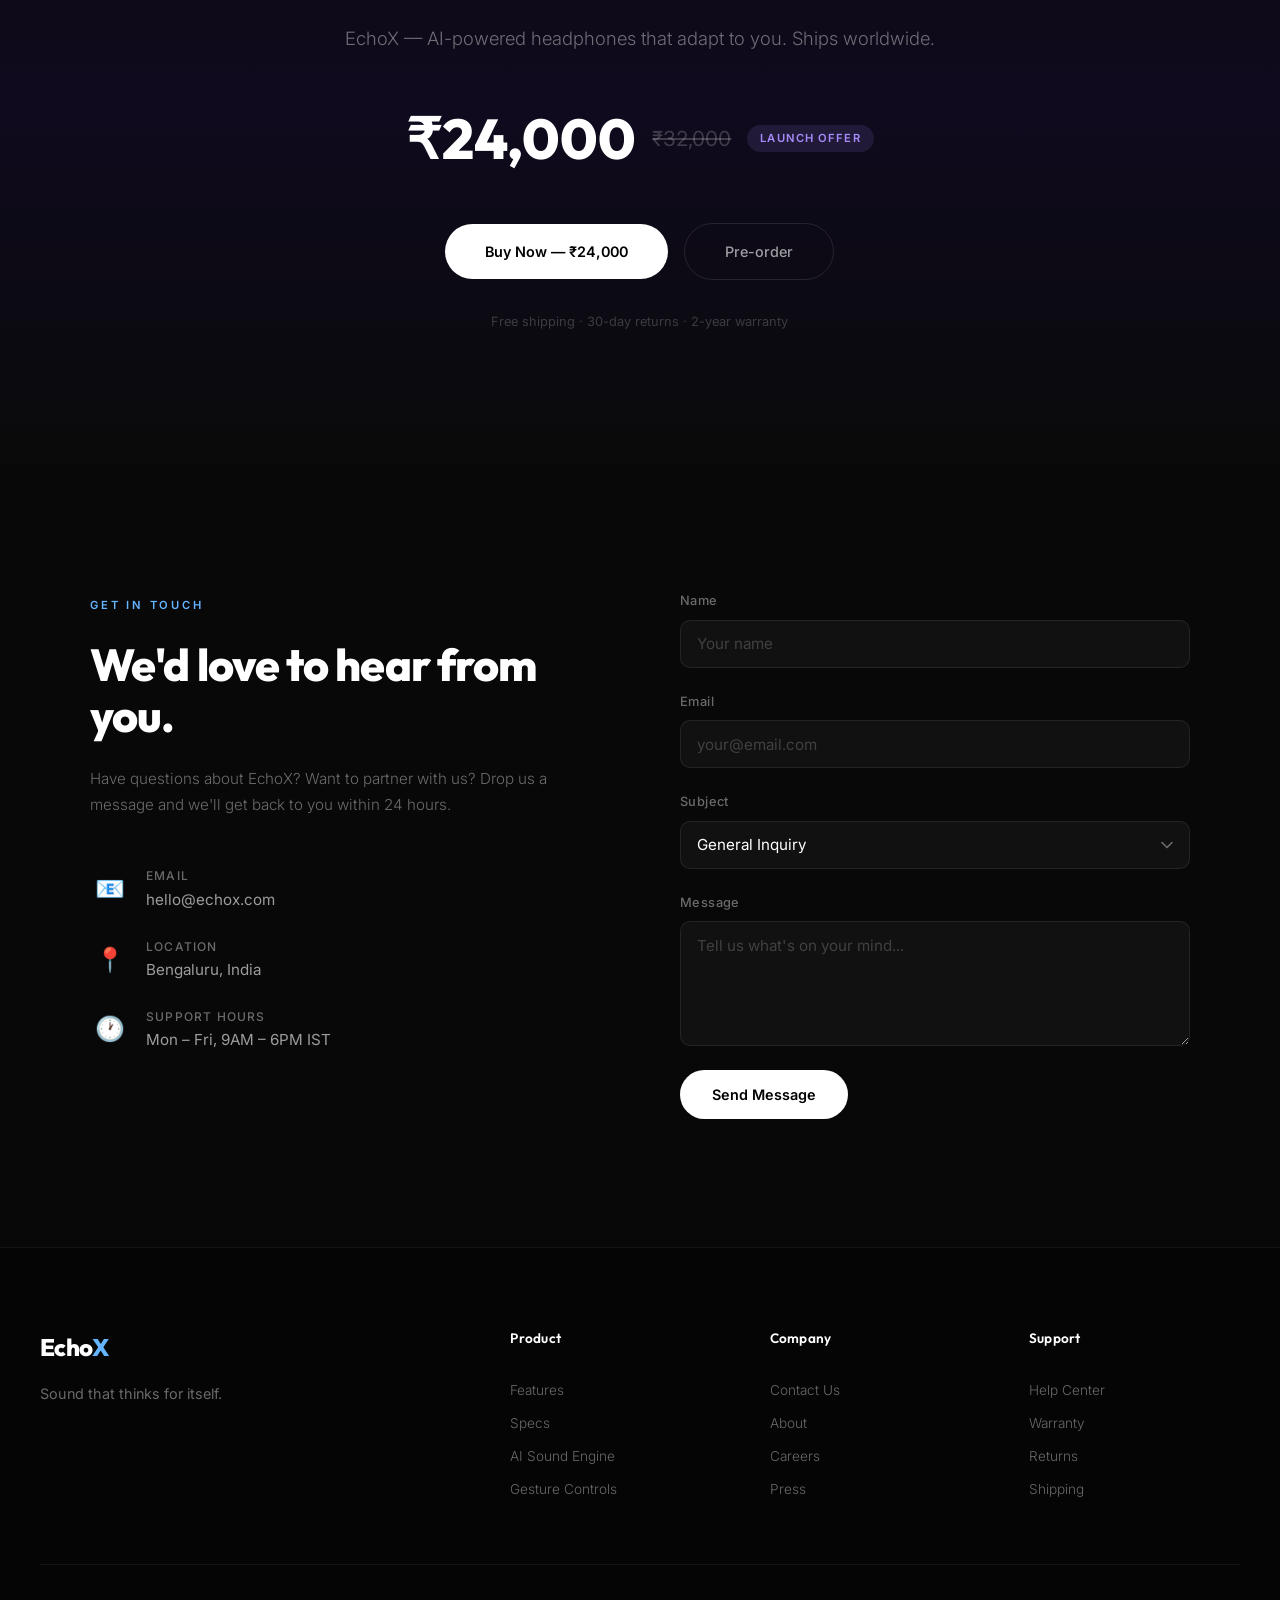
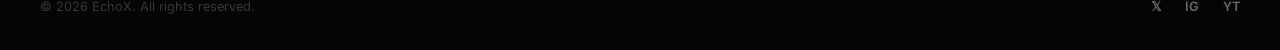
==== commit 3ca5b486: "Add navbar, buy section, contact form, footer + Indian locale updates" ====
--- a/index.html
+++ b/index.html
@@ -17,15 +17,15 @@
        ============================================================ -->
   <nav class="navbar" id="navbar">
     <div class="nav-inner">
-      <a href="#" class="nav-logo" id="nav-logo">
+      <a href="#top" class="nav-logo" id="nav-logo">
         <span class="logo-echo">Echo</span><span class="logo-x">X</span>
       </a>
       <div class="nav-links" id="navLinks">
-        <a href="#feature-silence" class="nav-link" id="nav-home">Home</a>
+        <a href="#top" class="nav-link active" id="nav-home">Home</a>
         <a href="#specs" class="nav-link" id="nav-products">Products</a>
-        <a href="#gestures" class="nav-link" id="nav-contact">Contact Us</a>
-      </div>
-      <a href="#" class="nav-cta" id="nav-buy">Buy Now</a>
+        <a href="#contact" class="nav-link" id="nav-contact">Contact Us</a>
+      </div>
+      <a href="#buy" class="nav-cta" id="nav-buy">Buy Now</a>
       <button class="nav-hamburger" id="navHamburger" aria-label="Toggle menu">
         <span class="hamburger-line"></span>
         <span class="hamburger-line"></span>
@@ -37,6 +37,8 @@
   <!-- ============================================================
        SECTION 3: FEATURE SHOWCASE — 6 Full-Screen Video Sections
        ============================================================ -->
+
+  <div id="top"></div>
 
   <!-- Section A — Silence the World -->
   <section class="feature-section" id="feature-silence">
@@ -345,6 +347,135 @@
     </div>
   </section>
 
+
+  <!-- ============================================================
+       SECTION 5: BUY / PRE-ORDER
+       ============================================================ -->
+  <section class="buy-section" id="buy">
+    <div class="buy-content">
+      <span class="buy-label">Available Now</span>
+      <h2 class="buy-headline">Own the future of sound.</h2>
+      <p class="buy-subheadline">EchoX — AI-powered headphones that adapt to you. Ships worldwide.</p>
+      <div class="buy-price">
+        <span class="price-current">₹24,000</span>
+        <span class="price-original">₹32,000</span>
+        <span class="price-badge">Launch Offer</span>
+      </div>
+      <div class="buy-actions">
+        <a href="#" target="_blank" rel="noopener" class="buy-btn-primary" id="btn-buy-now">Buy Now — ₹24,000</a>
+        <a href="#" target="_blank" rel="noopener" class="buy-btn-secondary" id="btn-pre-order">Pre-order</a>
+      </div>
+      <p class="buy-note">Free shipping · 30-day returns · 2-year warranty</p>
+    </div>
+  </section>
+
+
+  <!-- ============================================================
+       SECTION 6: CONTACT US
+       ============================================================ -->
+  <section class="contact-section" id="contact">
+    <div class="contact-layout">
+      <div class="contact-info">
+        <span class="contact-label">Get in Touch</span>
+        <h2 class="contact-headline">We'd love to hear from you.</h2>
+        <p class="contact-desc">Have questions about EchoX? Want to partner with us? Drop us a message and we'll get back to you within 24 hours.</p>
+        <div class="contact-details">
+          <div class="contact-detail-item">
+            <span class="contact-detail-icon">📧</span>
+            <div>
+              <p class="contact-detail-label">Email</p>
+              <a href="mailto:hello@echox.com" class="contact-detail-value">hello@echox.com</a>
+            </div>
+          </div>
+          <div class="contact-detail-item">
+            <span class="contact-detail-icon">📍</span>
+            <div>
+              <p class="contact-detail-label">Location</p>
+              <p class="contact-detail-value">Bengaluru, India</p>
+            </div>
+          </div>
+          <div class="contact-detail-item">
+            <span class="contact-detail-icon">🕐</span>
+            <div>
+              <p class="contact-detail-label">Support Hours</p>
+              <p class="contact-detail-value">Mon – Fri, 9AM – 6PM IST</p>
+            </div>
+          </div>
+        </div>
+      </div>
+      <form class="contact-form" id="contactForm">
+        <div class="form-group">
+          <label for="contact-name" class="form-label">Name</label>
+          <input type="text" id="contact-name" class="form-input" placeholder="Your name" required>
+        </div>
+        <div class="form-group">
+          <label for="contact-email" class="form-label">Email</label>
+          <input type="email" id="contact-email" class="form-input" placeholder="your@email.com" required>
+        </div>
+        <div class="form-group">
+          <label for="contact-subject" class="form-label">Subject</label>
+          <select id="contact-subject" class="form-input form-select">
+            <option value="general">General Inquiry</option>
+            <option value="support">Product Support</option>
+            <option value="order">Order Status</option>
+            <option value="partnership">Partnership</option>
+            <option value="press">Press & Media</option>
+          </select>
+        </div>
+        <div class="form-group">
+          <label for="contact-message" class="form-label">Message</label>
+          <textarea id="contact-message" class="form-input form-textarea" placeholder="Tell us what's on your mind..." rows="5" required></textarea>
+        </div>
+        <button type="submit" class="form-submit" id="btn-submit-contact">Send Message</button>
+        <p class="form-success" id="formSuccess">Thanks! We'll get back to you soon. ✓</p>
+      </form>
+    </div>
+  </section>
+
+
+  <!-- ============================================================
+       FOOTER
+       ============================================================ -->
+  <footer class="footer" id="footer">
+    <div class="footer-inner">
+      <div class="footer-brand">
+        <a href="#top" class="nav-logo">
+          <span class="logo-echo">Echo</span><span class="logo-x">X</span>
+        </a>
+        <p class="footer-tagline">Sound that thinks for itself.</p>
+      </div>
+      <div class="footer-links-group">
+        <h4 class="footer-links-title">Product</h4>
+        <a href="#feature-silence" class="footer-link">Features</a>
+        <a href="#specs" class="footer-link">Specs</a>
+        <a href="#ai-adaptive" class="footer-link">AI Sound Engine</a>
+        <a href="#gestures" class="footer-link">Gesture Controls</a>
+      </div>
+      <div class="footer-links-group">
+        <h4 class="footer-links-title">Company</h4>
+        <a href="#contact" class="footer-link">Contact Us</a>
+        <a href="#" class="footer-link">About</a>
+        <a href="#" class="footer-link">Careers</a>
+        <a href="#" class="footer-link">Press</a>
+      </div>
+      <div class="footer-links-group">
+        <h4 class="footer-links-title">Support</h4>
+        <a href="#" class="footer-link">Help Center</a>
+        <a href="#" class="footer-link">Warranty</a>
+        <a href="#" class="footer-link">Returns</a>
+        <a href="#" class="footer-link">Shipping</a>
+      </div>
+    </div>
+    <div class="footer-bottom">
+      <p class="footer-copyright">© 2026 EchoX. All rights reserved.</p>
+      <div class="footer-social">
+        <a href="#" class="footer-social-link" aria-label="Twitter">𝕏</a>
+        <a href="#" class="footer-social-link" aria-label="Instagram">IG</a>
+        <a href="#" class="footer-social-link" aria-label="YouTube">YT</a>
+      </div>
+    </div>
+  </footer>
+
   <script src="script.js"></script>
 </body>
 </html>
--- a/styles.css
+++ b/styles.css
@@ -895,6 +895,496 @@
    RESPONSIVE
    ============================================================ */
 
+/* Active nav link */
+.nav-link.active {
+  color: var(--color-white);
+}
+
+.nav-link.active::after {
+  width: 100%;
+}
+
+
+/* ============================================================
+   SECTION 5: BUY / PRE-ORDER
+   ============================================================ */
+
+.buy-section {
+  position: relative;
+  width: 100%;
+  min-height: 80vh;
+  display: flex;
+  align-items: center;
+  justify-content: center;
+  padding: 8rem 2rem;
+  background: linear-gradient(180deg, #0a0a0a 0%, #0f0a1e 50%, #0a0a0a 100%);
+  overflow: hidden;
+}
+
+.buy-content {
+  text-align: center;
+  max-width: 700px;
+}
+
+.buy-label {
+  display: inline-block;
+  font-family: var(--font-body);
+  font-size: 0.7rem;
+  font-weight: 600;
+  letter-spacing: 0.25em;
+  text-transform: uppercase;
+  color: #a78bfa;
+  margin-bottom: 2rem;
+  padding: 0.4rem 1.2rem;
+  border: 1px solid rgba(167,139,250,0.3);
+  border-radius: 100px;
+  background: rgba(167,139,250,0.06);
+  opacity: 0;
+  transform: translateY(20px);
+  transition: opacity 0.8s ease, transform 0.8s ease;
+}
+
+.buy-headline {
+  font-family: var(--font-display);
+  font-size: clamp(2.5rem, 5vw, 4.5rem);
+  font-weight: 800;
+  line-height: 1.1;
+  letter-spacing: -0.03em;
+  margin-bottom: 1rem;
+  opacity: 0;
+  transform: translateY(30px);
+  transition: opacity 1s ease 0.1s, transform 1s ease 0.1s;
+}
+
+.buy-subheadline {
+  font-family: var(--font-body);
+  font-size: clamp(1rem, 1.6vw, 1.15rem);
+  font-weight: 300;
+  color: var(--color-white-40);
+  margin-bottom: 2.5rem;
+  opacity: 0;
+  transform: translateY(20px);
+  transition: opacity 1s ease 0.2s, transform 1s ease 0.2s;
+}
+
+.buy-price {
+  display: flex;
+  align-items: center;
+  justify-content: center;
+  gap: 1rem;
+  margin-bottom: 2.5rem;
+  opacity: 0;
+  transform: translateY(20px);
+  transition: opacity 1s ease 0.3s, transform 1s ease 0.3s;
+}
+
+.price-current {
+  font-family: var(--font-display);
+  font-size: 3.5rem;
+  font-weight: 800;
+  color: var(--color-white);
+}
+
+.price-original {
+  font-family: var(--font-body);
+  font-size: 1.3rem;
+  color: var(--color-white-20);
+  text-decoration: line-through;
+}
+
+.price-badge {
+  font-family: var(--font-body);
+  font-size: 0.7rem;
+  font-weight: 600;
+  letter-spacing: 0.1em;
+  text-transform: uppercase;
+  color: #a78bfa;
+  background: rgba(167,139,250,0.12);
+  padding: 0.3rem 0.8rem;
+  border-radius: 100px;
+}
+
+.buy-actions {
+  display: flex;
+  align-items: center;
+  justify-content: center;
+  gap: 1rem;
+  margin-bottom: 2rem;
+  opacity: 0;
+  transform: translateY(20px);
+  transition: opacity 1s ease 0.4s, transform 1s ease 0.4s;
+}
+
+.buy-btn-primary {
+  text-decoration: none;
+  font-family: var(--font-body);
+  font-size: 0.9rem;
+  font-weight: 600;
+  color: #000;
+  background: var(--color-white);
+  padding: 1rem 2.5rem;
+  border-radius: 100px;
+  transition: background 0.3s ease, transform 0.3s ease, box-shadow 0.3s ease;
+}
+
+.buy-btn-primary:hover {
+  background: var(--color-accent);
+  transform: translateY(-2px);
+  box-shadow: 0 8px 30px rgba(100,180,255,0.3);
+}
+
+.buy-btn-secondary {
+  text-decoration: none;
+  font-family: var(--font-body);
+  font-size: 0.9rem;
+  font-weight: 500;
+  color: var(--color-white-60);
+  padding: 1rem 2.5rem;
+  border-radius: 100px;
+  border: 1px solid var(--color-white-10);
+  transition: border-color 0.3s ease, color 0.3s ease;
+}
+
+.buy-btn-secondary:hover {
+  border-color: var(--color-white-40);
+  color: var(--color-white);
+}
+
+.buy-note {
+  font-family: var(--font-body);
+  font-size: 0.8rem;
+  color: var(--color-white-20);
+  opacity: 0;
+  transform: translateY(20px);
+  transition: opacity 1s ease 0.5s, transform 1s ease 0.5s;
+}
+
+.buy-section.in-view .buy-label,
+.buy-section.in-view .buy-headline,
+.buy-section.in-view .buy-subheadline,
+.buy-section.in-view .buy-price,
+.buy-section.in-view .buy-actions,
+.buy-section.in-view .buy-note {
+  opacity: 1;
+  transform: translateY(0);
+}
+
+
+/* ============================================================
+   SECTION 6: CONTACT US
+   ============================================================ */
+
+.contact-section {
+  position: relative;
+  width: 100%;
+  padding: 8rem 2rem;
+  background: #080808;
+}
+
+.contact-layout {
+  max-width: 1100px;
+  margin: 0 auto;
+  display: grid;
+  grid-template-columns: 1fr 1fr;
+  gap: 5rem;
+  align-items: start;
+}
+
+.contact-label {
+  display: inline-block;
+  font-family: var(--font-body);
+  font-size: 0.7rem;
+  font-weight: 600;
+  letter-spacing: 0.25em;
+  text-transform: uppercase;
+  color: var(--color-accent);
+  margin-bottom: 1.5rem;
+  opacity: 0;
+  transform: translateY(20px);
+  transition: opacity 0.8s ease, transform 0.8s ease;
+}
+
+.contact-headline {
+  font-family: var(--font-display);
+  font-size: clamp(2rem, 3.5vw, 3rem);
+  font-weight: 800;
+  line-height: 1.15;
+  letter-spacing: -0.02em;
+  margin-bottom: 1.5rem;
+  opacity: 0;
+  transform: translateY(30px);
+  transition: opacity 1s ease 0.1s, transform 1s ease 0.1s;
+}
+
+.contact-desc {
+  font-family: var(--font-body);
+  font-size: 0.95rem;
+  font-weight: 300;
+  color: var(--color-white-40);
+  line-height: 1.7;
+  margin-bottom: 3rem;
+  opacity: 0;
+  transform: translateY(20px);
+  transition: opacity 1s ease 0.2s, transform 1s ease 0.2s;
+}
+
+.contact-section.in-view .contact-label,
+.contact-section.in-view .contact-headline,
+.contact-section.in-view .contact-desc {
+  opacity: 1;
+  transform: translateY(0);
+}
+
+.contact-details {
+  display: flex;
+  flex-direction: column;
+  gap: 1.5rem;
+  opacity: 0;
+  transform: translateY(20px);
+  transition: opacity 1s ease 0.3s, transform 1s ease 0.3s;
+}
+
+.contact-section.in-view .contact-details {
+  opacity: 1;
+  transform: translateY(0);
+}
+
+.contact-detail-item {
+  display: flex;
+  align-items: center;
+  gap: 1rem;
+}
+
+.contact-detail-icon {
+  font-size: 1.5rem;
+  width: 40px;
+  text-align: center;
+}
+
+.contact-detail-label {
+  font-family: var(--font-body);
+  font-size: 0.75rem;
+  font-weight: 500;
+  color: var(--color-white-40);
+  text-transform: uppercase;
+  letter-spacing: 0.1em;
+  margin-bottom: 0.15rem;
+}
+
+.contact-detail-value {
+  font-family: var(--font-body);
+  font-size: 0.95rem;
+  font-weight: 400;
+  color: var(--color-white-60);
+  text-decoration: none;
+  transition: color 0.3s ease;
+}
+
+a.contact-detail-value:hover {
+  color: var(--color-accent);
+}
+
+/* Contact Form */
+.contact-form {
+  display: flex;
+  flex-direction: column;
+  gap: 1.5rem;
+  opacity: 0;
+  transform: translateY(30px);
+  transition: opacity 1s ease 0.3s, transform 1s ease 0.3s;
+}
+
+.contact-section.in-view .contact-form {
+  opacity: 1;
+  transform: translateY(0);
+}
+
+.form-group {
+  display: flex;
+  flex-direction: column;
+  gap: 0.5rem;
+}
+
+.form-label {
+  font-family: var(--font-body);
+  font-size: 0.8rem;
+  font-weight: 500;
+  color: var(--color-white-40);
+  letter-spacing: 0.03em;
+}
+
+.form-input {
+  font-family: var(--font-body);
+  font-size: 0.95rem;
+  color: var(--color-white);
+  background: rgba(255,255,255,0.04);
+  border: 1px solid rgba(255,255,255,0.08);
+  border-radius: 10px;
+  padding: 0.85rem 1rem;
+  outline: none;
+  transition: border-color 0.3s ease, background 0.3s ease;
+}
+
+.form-input::placeholder {
+  color: var(--color-white-20);
+}
+
+.form-input:focus {
+  border-color: var(--color-accent);
+  background: rgba(100,180,255,0.04);
+}
+
+.form-select {
+  cursor: pointer;
+  appearance: none;
+  background-image: url("data:image/svg+xml,%3Csvg width='12' height='8' viewBox='0 0 12 8' fill='none' xmlns='http://www.w3.org/2000/svg'%3E%3Cpath d='M1 1.5L6 6.5L11 1.5' stroke='rgba(255,255,255,0.4)' stroke-width='1.5' stroke-linecap='round'/%3E%3C/svg%3E");
+  background-repeat: no-repeat;
+  background-position: right 1rem center;
+  padding-right: 2.5rem;
+}
+
+.form-select option {
+  background: #0a0a0a;
+  color: var(--color-white);
+}
+
+.form-textarea {
+  resize: vertical;
+  min-height: 120px;
+}
+
+.form-submit {
+  font-family: var(--font-body);
+  font-size: 0.9rem;
+  font-weight: 600;
+  color: #000;
+  background: var(--color-white);
+  border: none;
+  border-radius: 100px;
+  padding: 1rem 2rem;
+  cursor: pointer;
+  transition: background 0.3s ease, transform 0.3s ease, box-shadow 0.3s ease;
+  align-self: flex-start;
+}
+
+.form-submit:hover {
+  background: var(--color-accent);
+  transform: translateY(-2px);
+  box-shadow: 0 6px 25px rgba(100,180,255,0.25);
+}
+
+.form-success {
+  font-family: var(--font-body);
+  font-size: 0.9rem;
+  color: #4ade80;
+  display: none;
+  margin-top: 0.5rem;
+}
+
+.form-success.show {
+  display: block;
+}
+
+
+/* ============================================================
+   FOOTER
+   ============================================================ */
+
+.footer {
+  width: 100%;
+  padding: 5rem 2rem 2rem;
+  background: #050505;
+  border-top: 1px solid rgba(255,255,255,0.06);
+}
+
+.footer-inner {
+  max-width: 1200px;
+  margin: 0 auto;
+  display: grid;
+  grid-template-columns: 2fr 1fr 1fr 1fr;
+  gap: 3rem;
+  padding-bottom: 4rem;
+  border-bottom: 1px solid rgba(255,255,255,0.06);
+}
+
+.footer-brand {
+  max-width: 280px;
+}
+
+.footer-tagline {
+  font-family: var(--font-body);
+  font-size: 0.9rem;
+  color: var(--color-white-40);
+  margin-top: 1rem;
+  line-height: 1.6;
+}
+
+.footer-links-title {
+  font-family: var(--font-display);
+  font-size: 0.85rem;
+  font-weight: 600;
+  color: var(--color-white);
+  margin-bottom: 1.2rem;
+  letter-spacing: 0.02em;
+}
+
+.footer-links-group {
+  display: flex;
+  flex-direction: column;
+  gap: 0.7rem;
+}
+
+.footer-link {
+  text-decoration: none;
+  font-family: var(--font-body);
+  font-size: 0.85rem;
+  font-weight: 300;
+  color: var(--color-white-40);
+  transition: color 0.3s ease;
+}
+
+.footer-link:hover {
+  color: var(--color-white);
+}
+
+.footer-bottom {
+  max-width: 1200px;
+  margin: 0 auto;
+  display: flex;
+  justify-content: space-between;
+  align-items: center;
+  padding-top: 2rem;
+}
+
+.footer-copyright {
+  font-family: var(--font-body);
+  font-size: 0.8rem;
+  color: var(--color-white-20);
+}
+
+.footer-social {
+  display: flex;
+  gap: 1.5rem;
+}
+
+.footer-social-link {
+  text-decoration: none;
+  font-family: var(--font-body);
+  font-size: 0.8rem;
+  font-weight: 600;
+  color: var(--color-white-40);
+  transition: color 0.3s ease;
+}
+
+.footer-social-link:hover {
+  color: var(--color-accent);
+}
+
+
+/* ============================================================
+   RESPONSIVE
+   ============================================================ */
+
 @media (max-width: 1024px) {
   .specs-grid {
     grid-template-columns: repeat(2, 1fr);
@@ -910,6 +1400,14 @@
     width: 260px;
     height: 300px;
   }
+  .contact-layout {
+    grid-template-columns: 1fr;
+    gap: 3rem;
+  }
+  .footer-inner {
+    grid-template-columns: 1fr 1fr;
+    gap: 2.5rem;
+  }
 }
 
 @media (max-width: 768px) {
@@ -925,6 +1423,24 @@
   .gesture-item {
     padding: 1.2rem 1rem;
   }
+  .buy-actions {
+    flex-direction: column;
+  }
+  .buy-btn-primary,
+  .buy-btn-secondary {
+    width: 100%;
+    max-width: 300px;
+    text-align: center;
+  }
+  .footer-inner {
+    grid-template-columns: 1fr;
+    gap: 2rem;
+  }
+  .footer-bottom {
+    flex-direction: column;
+    gap: 1rem;
+    text-align: center;
+  }
 }
 
 @media (max-width: 480px) {
@@ -944,4 +1460,10 @@
     width: 220px;
     height: 260px;
   }
-}
+  .buy-section {
+    padding: 5rem 1.2rem;
+  }
+  .contact-section {
+    padding: 5rem 1.2rem;
+  }
+}
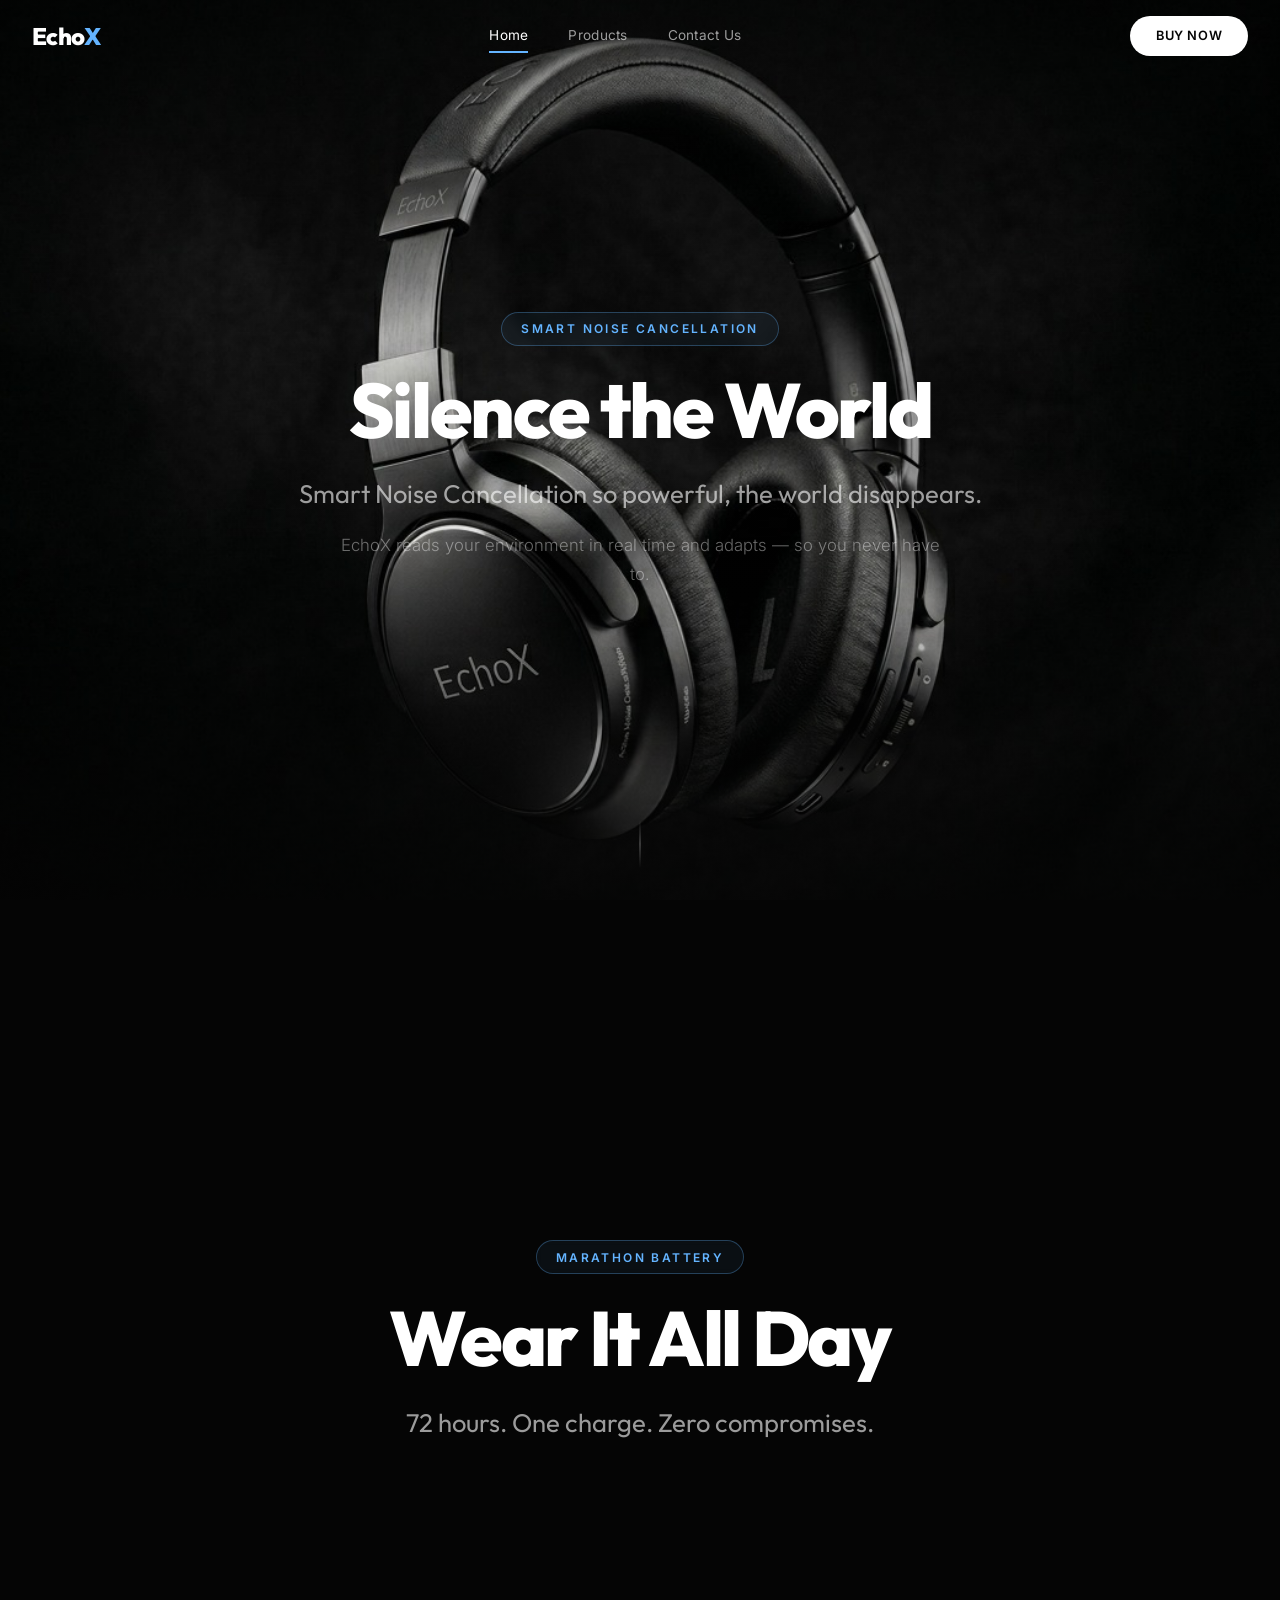
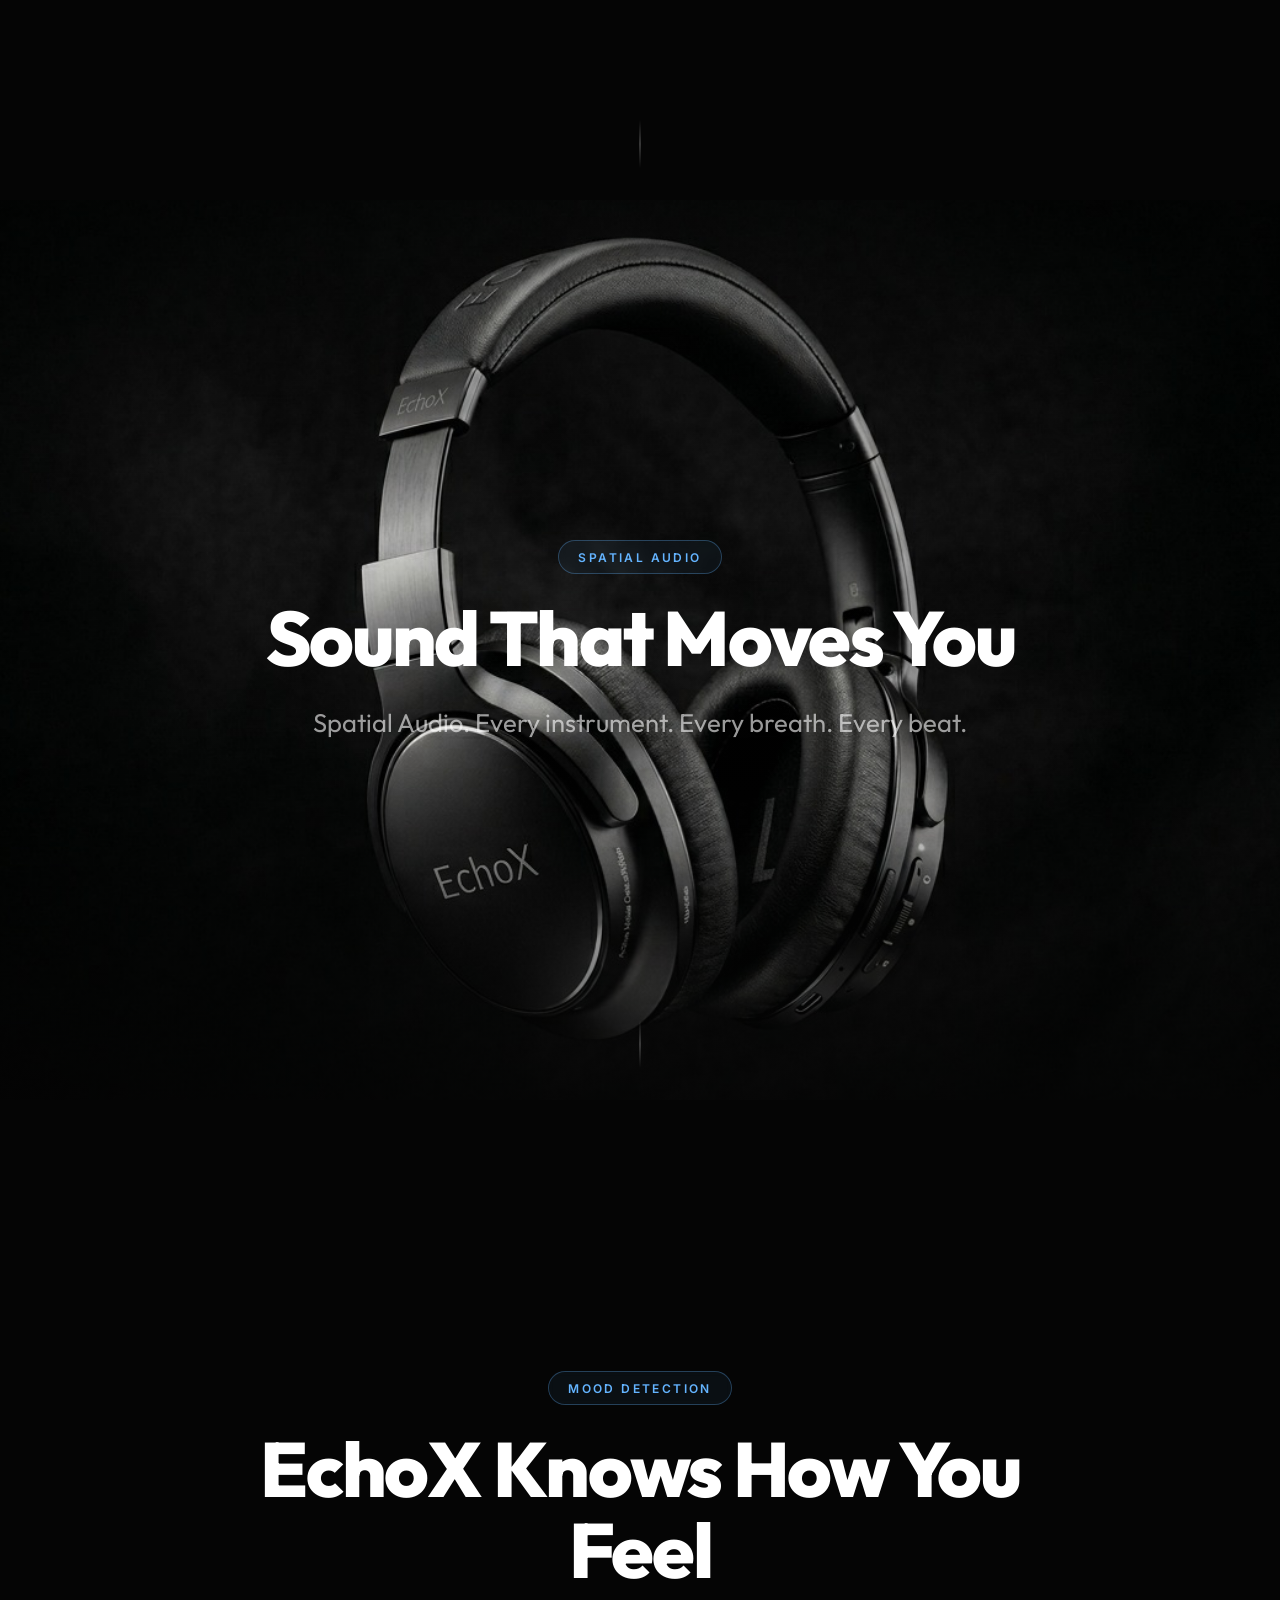
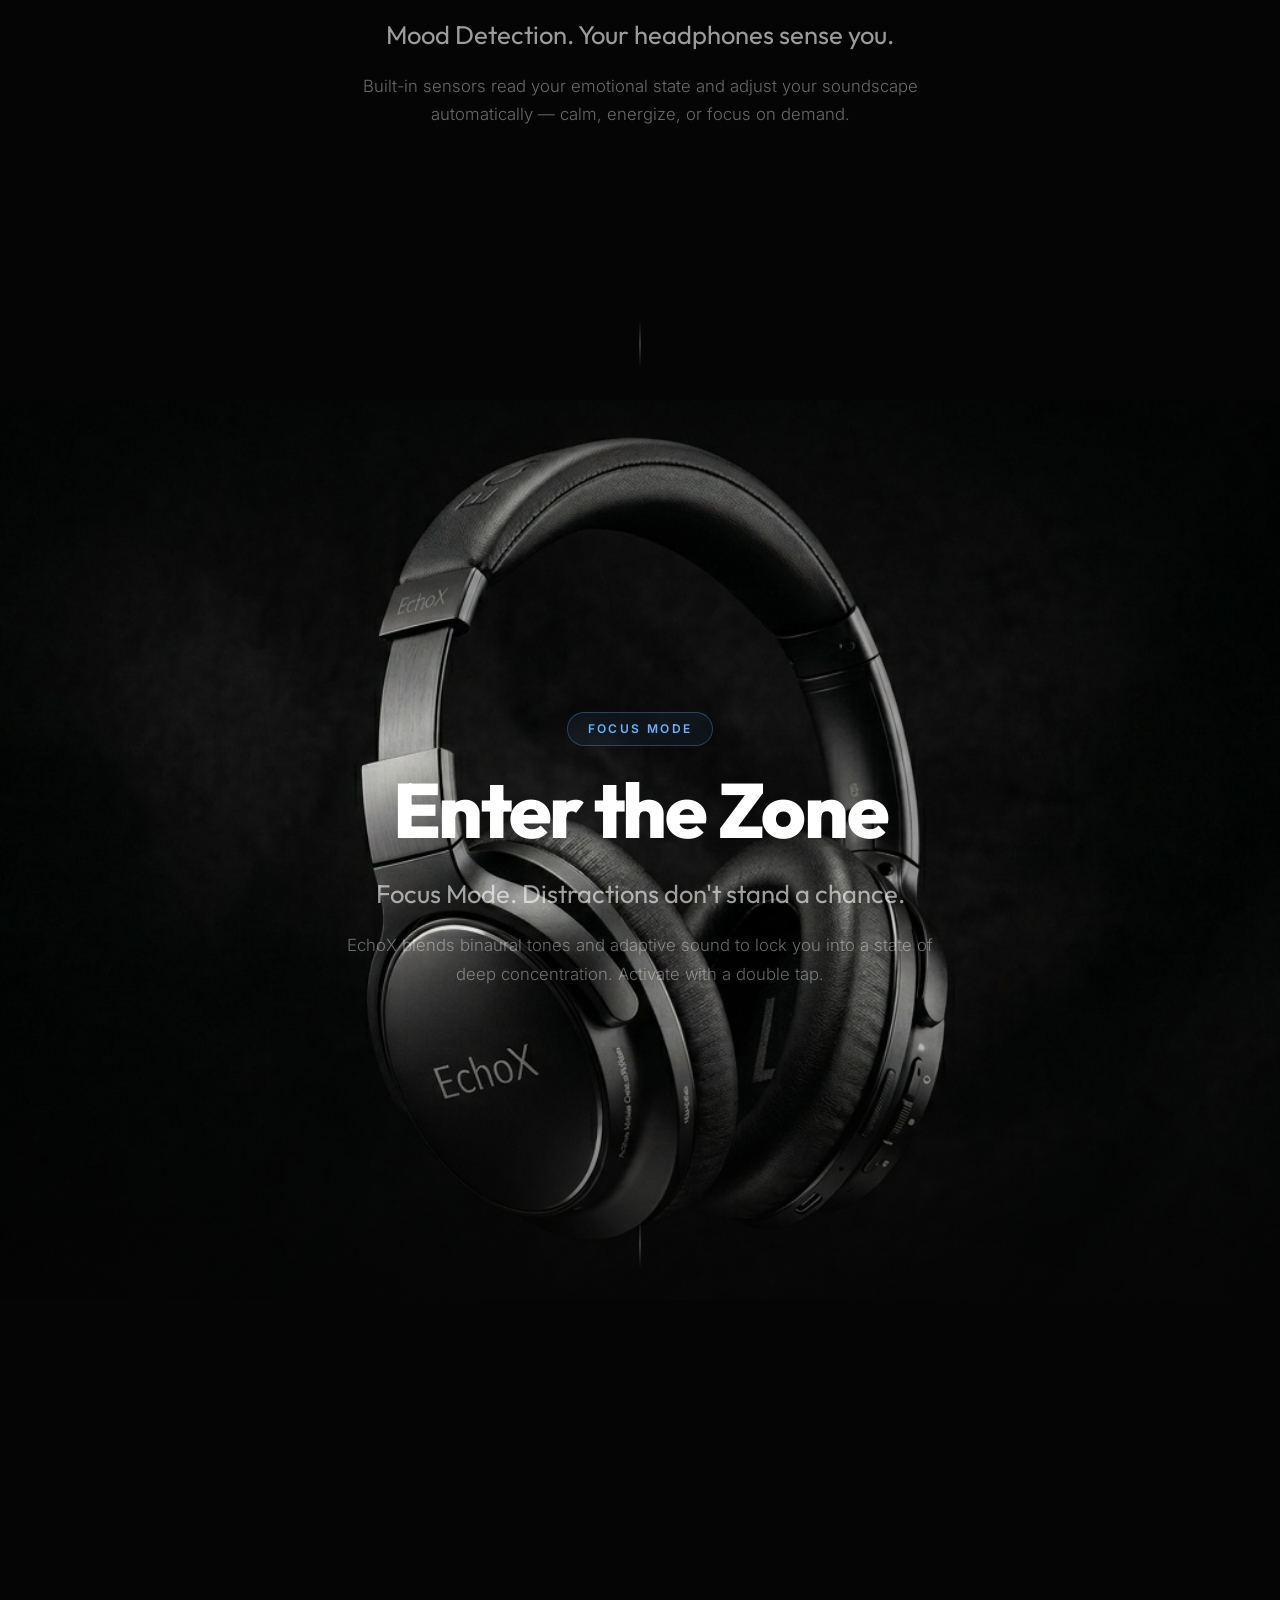
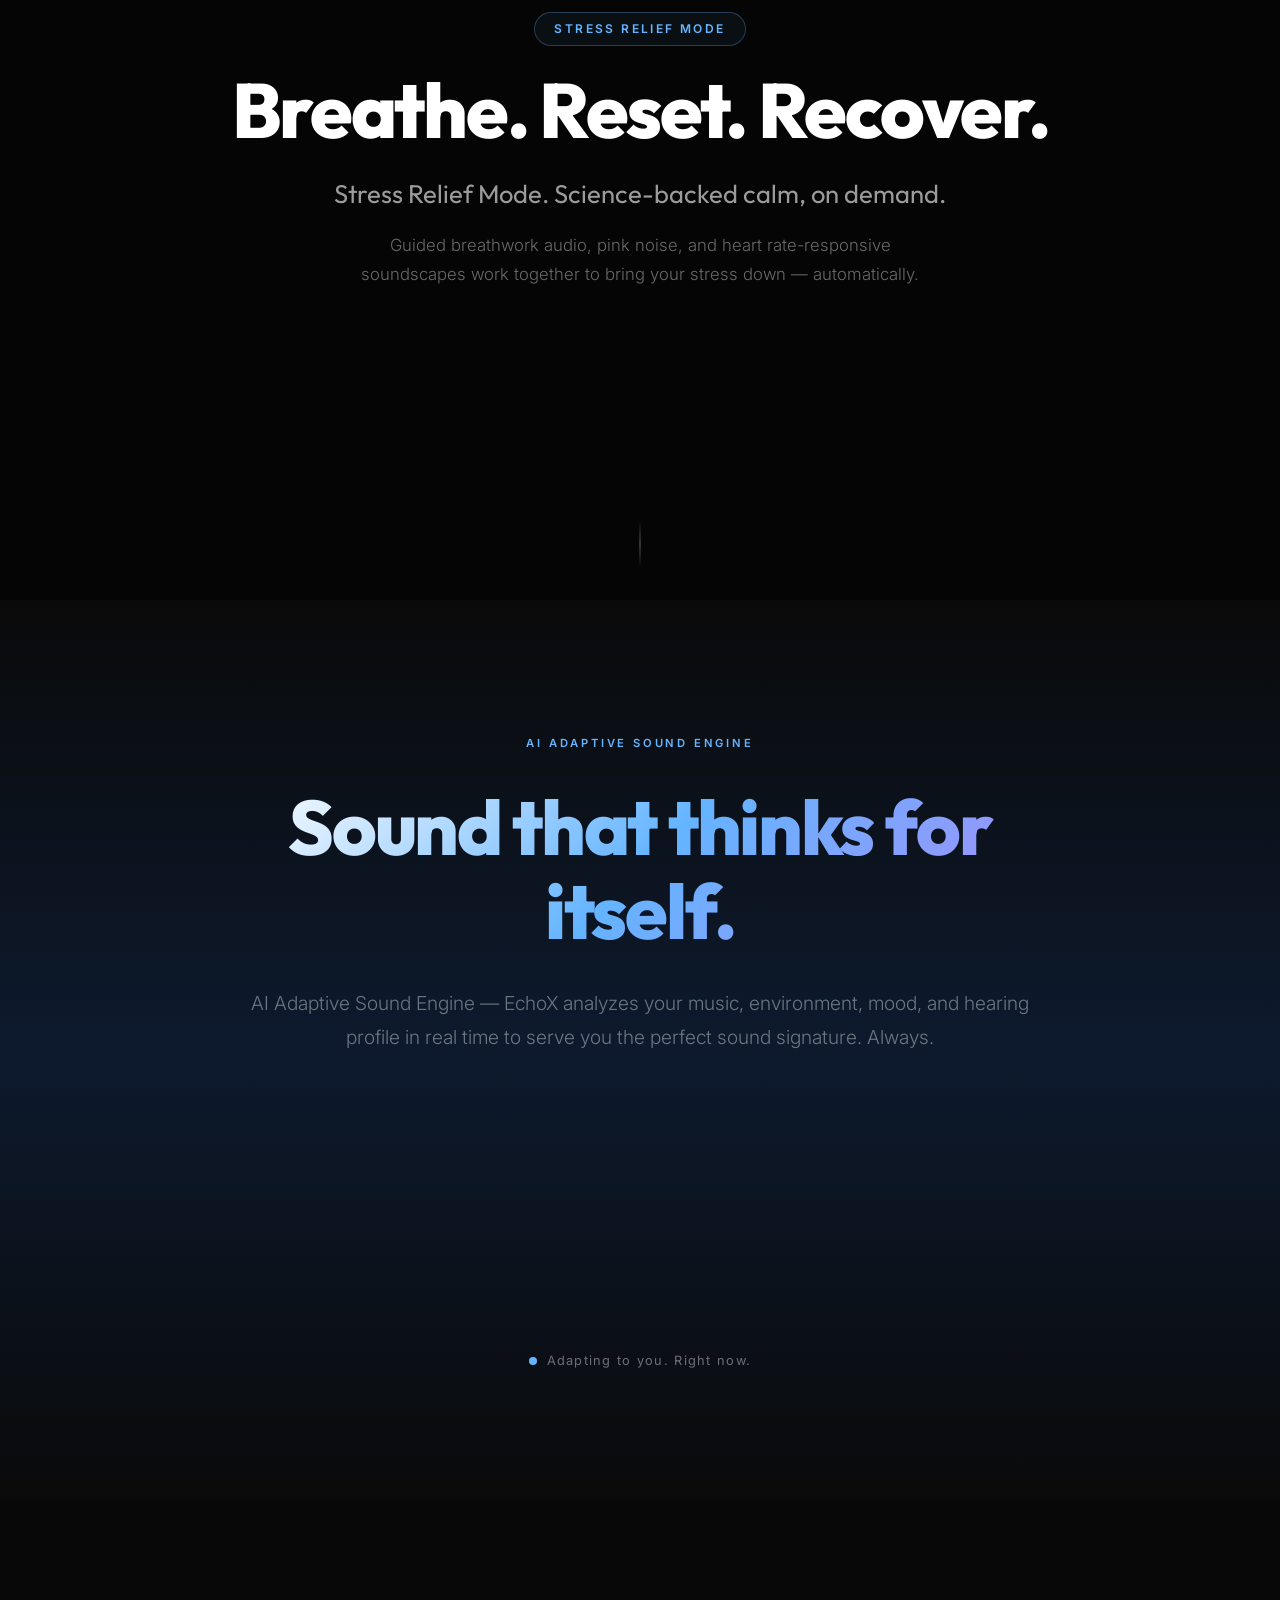
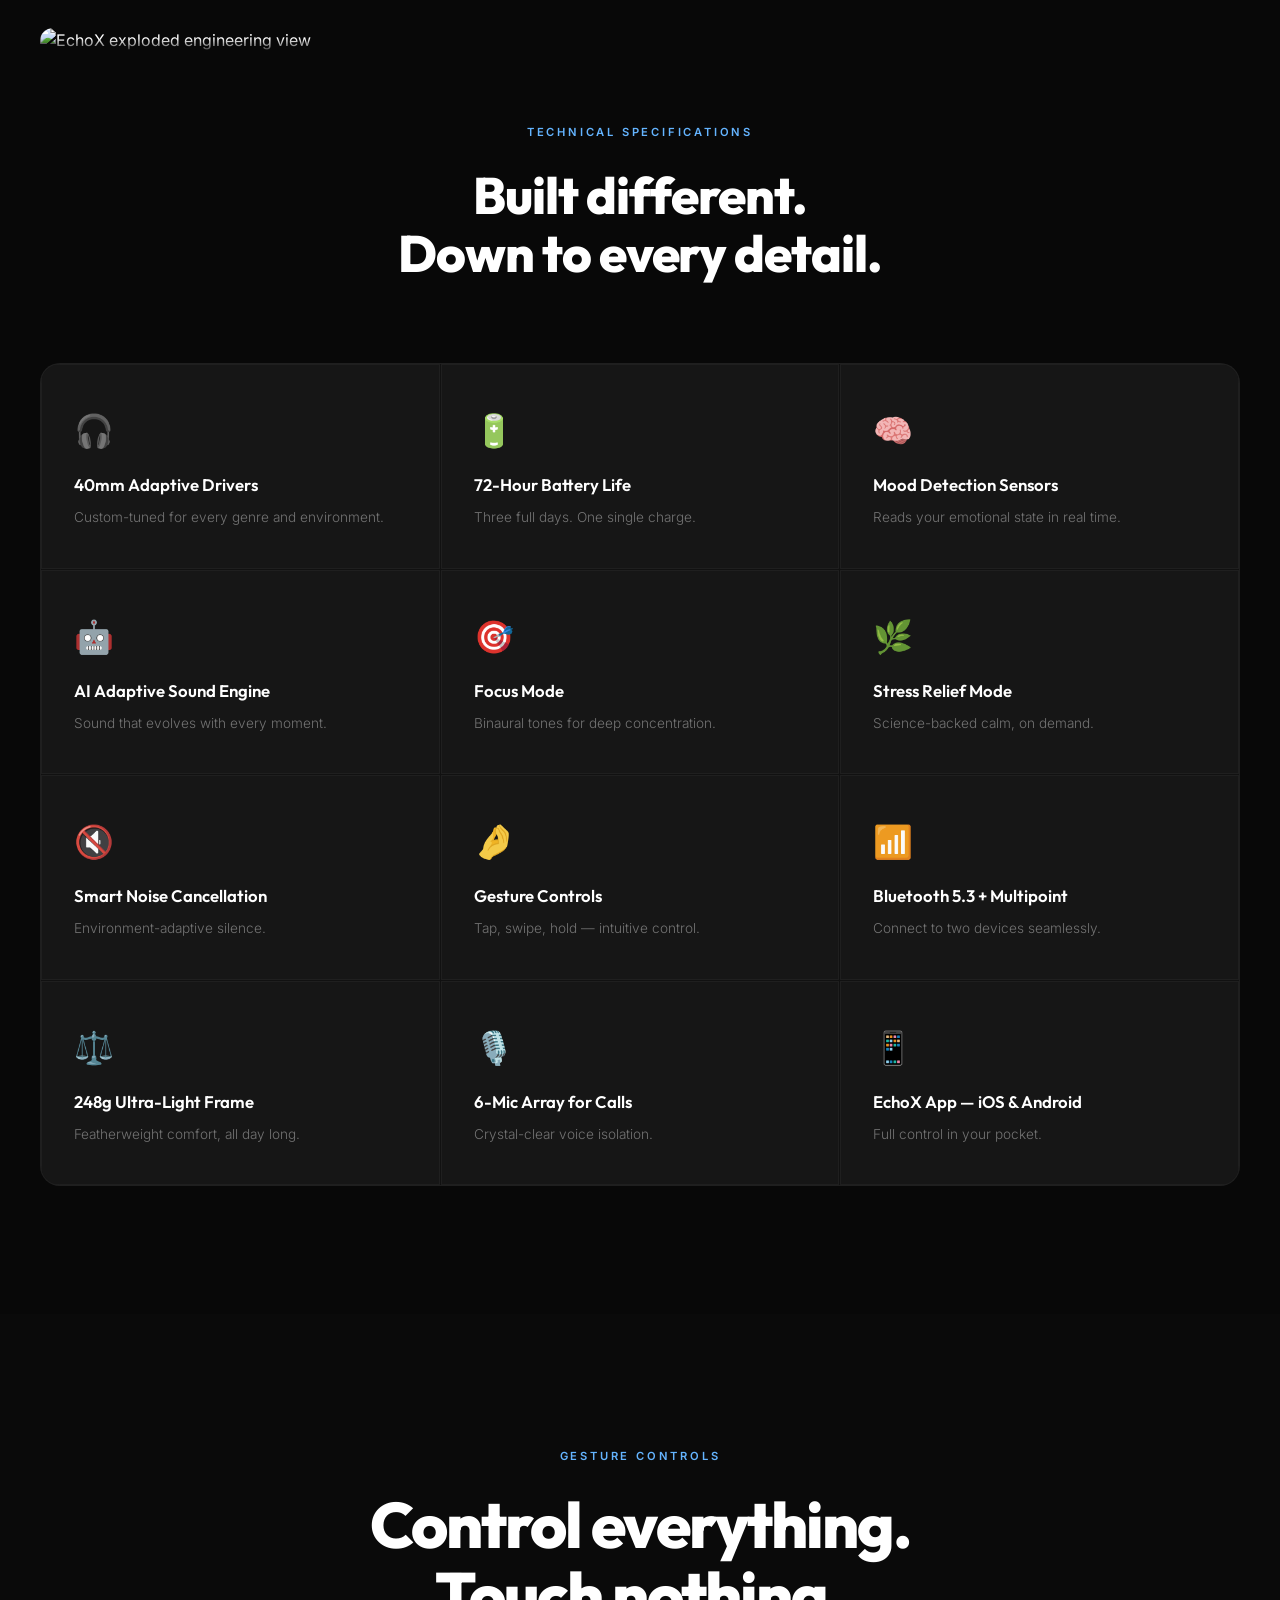
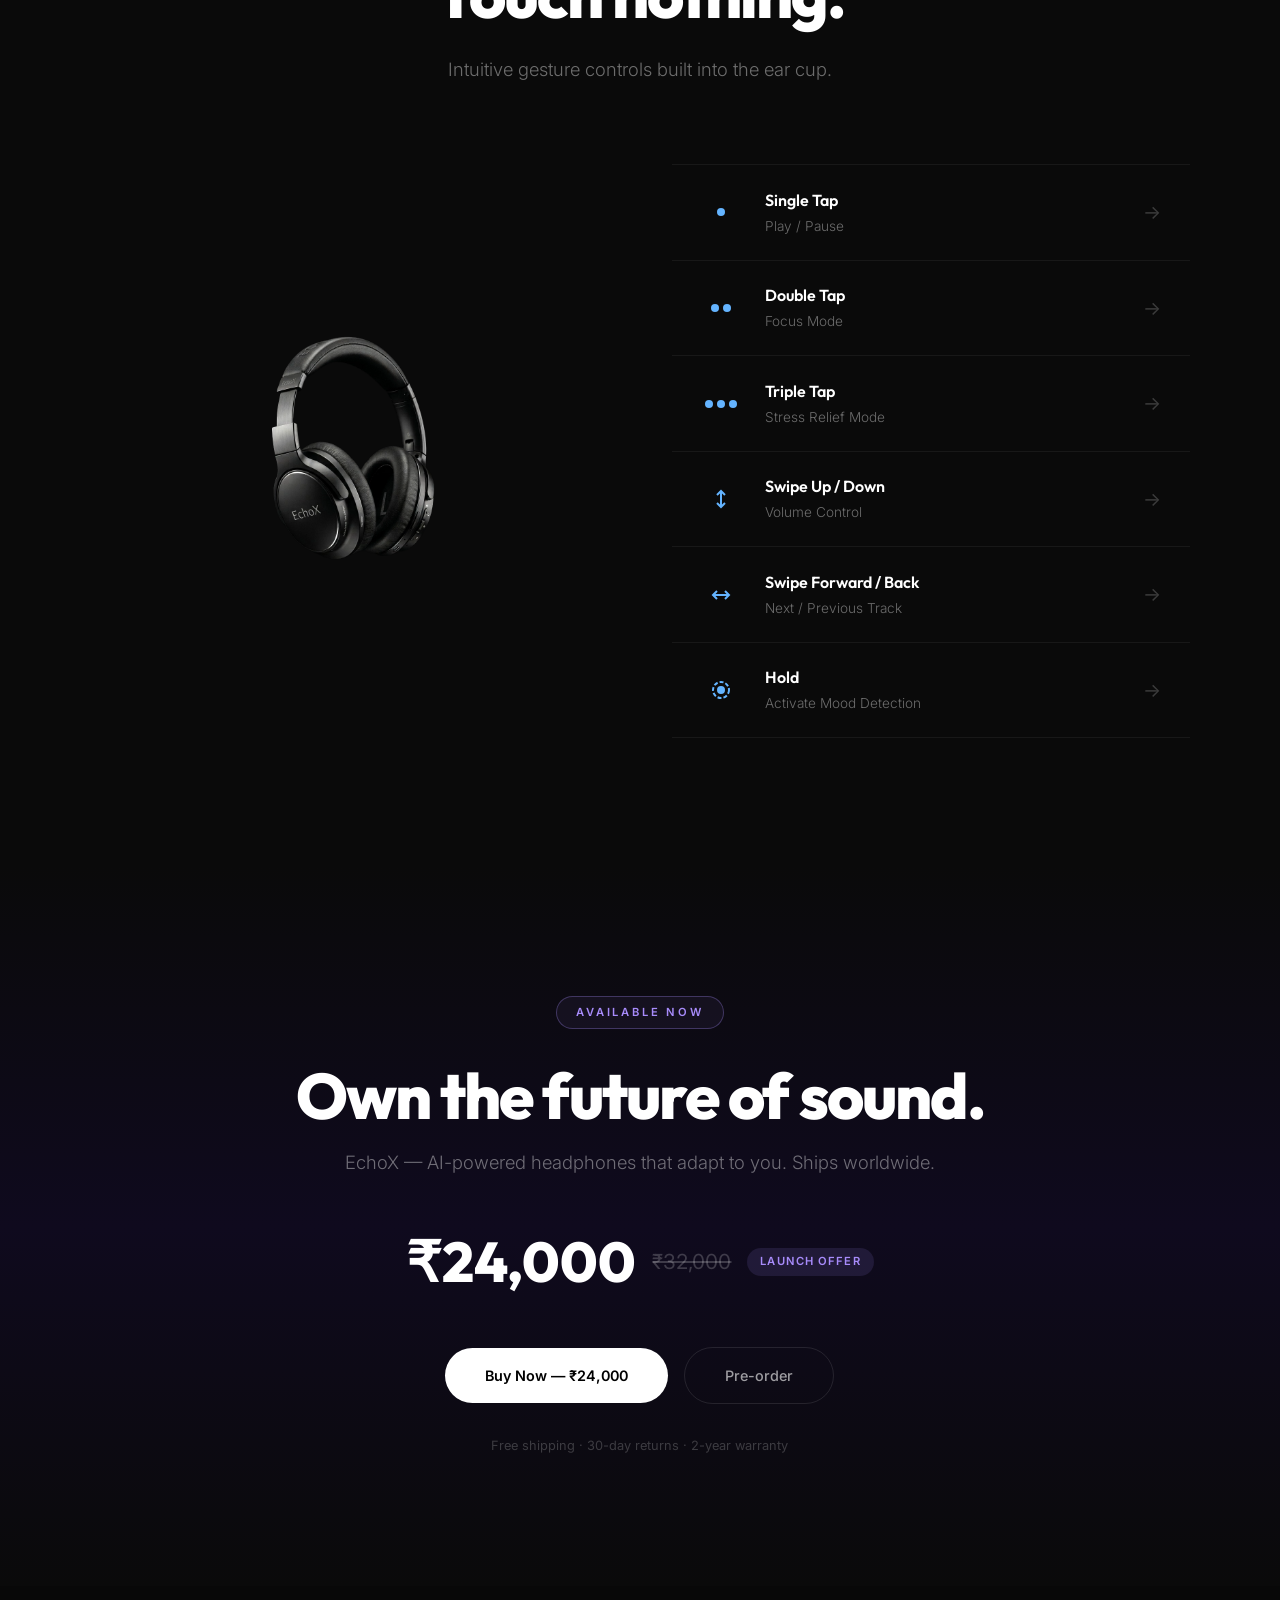
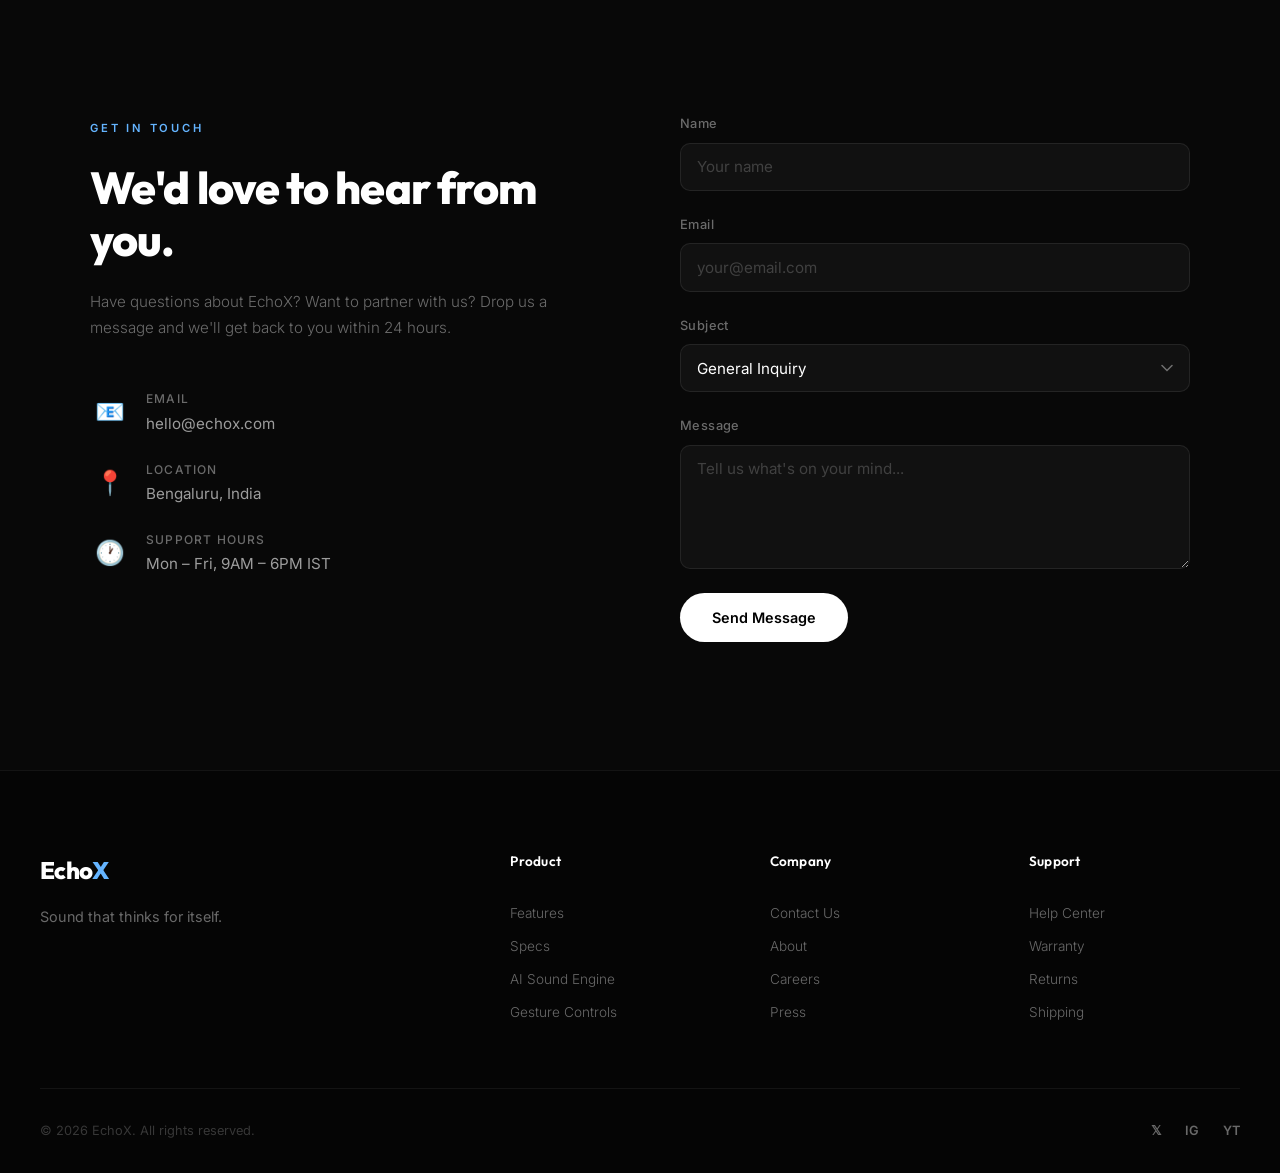
==== commit ddf4444a: "Update EchoX landing page: add checkout page, new assets, update styles and scripts" ====
--- a/index.html
+++ b/index.html
@@ -25,7 +25,7 @@
         <a href="#specs" class="nav-link" id="nav-products">Products</a>
         <a href="#contact" class="nav-link" id="nav-contact">Contact Us</a>
       </div>
-      <a href="#buy" class="nav-cta" id="nav-buy">Buy Now</a>
+      <a href="checkout.html" target="_blank" rel="noopener" class="nav-cta" id="nav-buy">Buy Now</a>
       <button class="nav-hamburger" id="navHamburger" aria-label="Toggle menu">
         <span class="hamburger-line"></span>
         <span class="hamburger-line"></span>
@@ -63,10 +63,10 @@
   <!-- Section B — Wear It All Day -->
   <section class="feature-section" id="feature-battery">
     <div class="feature-video-bg">
-      <video autoplay muted loop playsinline poster="assets/final.jpg">
+      <video autoplay muted loop playsinline poster="assets/final.png">
         <source src="assets/section-b.mp4" type="video/mp4">
       </video>
-      <img src="assets/final.jpg" class="feature-bg-fallback" alt="">
+      <img src="assets/final.png" class="feature-bg-fallback" alt="">
       <div class="feature-video-overlay"></div>
     </div>
     <div class="feature-content">
@@ -101,10 +101,10 @@
   <!-- Section D — EchoX Knows How You Feel -->
   <section class="feature-section" id="feature-mood">
     <div class="feature-video-bg">
-      <video autoplay muted loop playsinline poster="assets/final.jpg">
+      <video autoplay muted loop playsinline poster="assets/final.png">
         <source src="assets/section-d.mp4" type="video/mp4">
       </video>
-      <img src="assets/final.jpg" class="feature-bg-fallback" alt="">
+      <img src="assets/final.png" class="feature-bg-fallback" alt="">
       <div class="feature-video-overlay"></div>
     </div>
     <div class="feature-content">
@@ -141,10 +141,10 @@
   <!-- Section F — Breathe. Reset. Recover. -->
   <section class="feature-section" id="feature-stress">
     <div class="feature-video-bg">
-      <video autoplay muted loop playsinline poster="assets/final.jpg">
+      <video autoplay muted loop playsinline poster="assets/final.png">
         <source src="assets/section-f.mp4" type="video/mp4">
       </video>
-      <img src="assets/final.jpg" class="feature-bg-fallback" alt="">
+      <img src="assets/final.png" class="feature-bg-fallback" alt="">
       <div class="feature-video-overlay"></div>
     </div>
     <div class="feature-content">
@@ -183,7 +183,7 @@
        ============================================================ -->
   <section class="specs-section" id="specs">
     <div class="specs-hero-image">
-      <img src="assets/final.jpg" alt="EchoX exploded engineering view" class="specs-hero-img">
+      <img src="assets/final.png" alt="EchoX exploded engineering view" class="specs-hero-img">
       <div class="specs-hero-fade"></div>
     </div>
     <div class="specs-header">
@@ -362,8 +362,8 @@
         <span class="price-badge">Launch Offer</span>
       </div>
       <div class="buy-actions">
-        <a href="#" target="_blank" rel="noopener" class="buy-btn-primary" id="btn-buy-now">Buy Now — ₹24,000</a>
-        <a href="#" target="_blank" rel="noopener" class="buy-btn-secondary" id="btn-pre-order">Pre-order</a>
+        <a href="checkout.html" target="_blank" rel="noopener" class="buy-btn-primary" id="btn-buy-now">Buy Now — ₹24,000</a>
+        <a href="checkout.html" target="_blank" rel="noopener" class="buy-btn-secondary" id="btn-pre-order">Pre-order</a>
       </div>
       <p class="buy-note">Free shipping · 30-day returns · 2-year warranty</p>
     </div>
--- a/styles.css
+++ b/styles.css
@@ -3,7 +3,9 @@
    ============================================================ */
 
 /* --- Reset & Base --- */
-*, *::before, *::after {
+*,
+*::before,
+*::after {
   margin: 0;
   padding: 0;
   box-sizing: border-box;
@@ -12,13 +14,13 @@
 :root {
   --color-bg: #050505;
   --color-white: #ffffff;
-  --color-white-60: rgba(255,255,255,0.6);
-  --color-white-40: rgba(255,255,255,0.4);
-  --color-white-20: rgba(255,255,255,0.2);
-  --color-white-10: rgba(255,255,255,0.1);
-  --color-white-05: rgba(255,255,255,0.05);
+  --color-white-60: rgba(255, 255, 255, 0.6);
+  --color-white-40: rgba(255, 255, 255, 0.4);
+  --color-white-20: rgba(255, 255, 255, 0.2);
+  --color-white-10: rgba(255, 255, 255, 0.1);
+  --color-white-05: rgba(255, 255, 255, 0.05);
   --color-accent: #64b4ff;
-  --color-accent-dim: rgba(100,180,255,0.3);
+  --color-accent-dim: rgba(100, 180, 255, 0.3);
   --font-display: 'Outfit', sans-serif;
   --font-body: 'Inter', sans-serif;
 }
@@ -56,7 +58,7 @@
   background: rgba(5, 5, 5, 0.75);
   backdrop-filter: blur(20px);
   -webkit-backdrop-filter: blur(20px);
-  box-shadow: 0 1px 0 rgba(255,255,255,0.06);
+  box-shadow: 0 1px 0 rgba(255, 255, 255, 0.06);
 }
 
 .nav-inner {
@@ -228,7 +230,7 @@
     display: none;
   }
 
-  .nav-links.open ~ .nav-cta-mobile {
+  .nav-links.open~.nav-cta-mobile {
     display: block;
   }
 }
@@ -273,20 +275,18 @@
 }
 
 /* Hide fallback when video is playing */
-.feature-video-bg video.is-playing ~ .feature-bg-fallback {
+.feature-video-bg video.is-playing~.feature-bg-fallback {
   opacity: 0;
 }
 
 .feature-video-overlay {
   position: absolute;
   inset: 0;
-  background: linear-gradient(
-    to bottom,
-    rgba(5,5,5,0.3) 0%,
-    rgba(5,5,5,0.1) 30%,
-    rgba(5,5,5,0.1) 60%,
-    rgba(5,5,5,0.7) 100%
-  );
+  background: linear-gradient(to bottom,
+      rgba(5, 5, 5, 0.3) 0%,
+      rgba(5, 5, 5, 0.1) 30%,
+      rgba(5, 5, 5, 0.1) 60%,
+      rgba(5, 5, 5, 0.7) 100%);
   z-index: 1;
 }
 
@@ -312,7 +312,7 @@
   border: 1px solid var(--color-accent-dim);
   border-radius: 100px;
   backdrop-filter: blur(4px);
-  background: rgba(100,180,255,0.06);
+  background: rgba(100, 180, 255, 0.06);
   opacity: 0;
   transform: translateY(20px);
   transition: opacity 0.8s ease, transform 0.8s ease;
@@ -380,8 +380,17 @@
 }
 
 @keyframes scrollPulse {
-  0%, 100% { opacity: 0.3; transform: scaleY(0.6); }
-  50% { opacity: 1; transform: scaleY(1); }
+
+  0%,
+  100% {
+    opacity: 0.3;
+    transform: scaleY(0.6);
+  }
+
+  50% {
+    opacity: 1;
+    transform: scaleY(1);
+  }
 }
 
 
@@ -507,8 +516,17 @@
 }
 
 @keyframes pulseDot {
-  0%, 100% { opacity: 0.4; transform: scale(0.8); }
-  50% { opacity: 1; transform: scale(1.2); }
+
+  0%,
+  100% {
+    opacity: 0.4;
+    transform: scale(0.8);
+  }
+
+  50% {
+    opacity: 1;
+    transform: scale(1.2);
+  }
 }
 
 
@@ -528,7 +546,7 @@
 .specs-hero-image {
   position: relative;
   width: 100%;
-  max-width: 900px;
+  max-width: 1200px;
   margin: 0 auto 4rem;
   opacity: 0;
   transform: translateY(30px);
@@ -551,11 +569,9 @@
   position: absolute;
   inset: 0;
   border-radius: 16px;
-  background: linear-gradient(
-    to bottom,
-    transparent 40%,
-    #080808 100%
-  );
+  background: linear-gradient(to bottom,
+      transparent 40%,
+      #080808 100%);
   pointer-events: none;
 }
 
@@ -603,24 +619,24 @@
   gap: 1px;
   max-width: 1200px;
   margin: 0 auto;
-  background: rgba(255,255,255,0.04);
-  border: 1px solid rgba(255,255,255,0.06);
+  background: rgba(255, 255, 255, 0.04);
+  border: 1px solid rgba(255, 255, 255, 0.06);
   border-radius: 20px;
   overflow: hidden;
 }
 
 .spec-card {
   padding: 2.5rem 2rem;
-  background: rgba(255,255,255,0.02);
-  border: 1px solid rgba(255,255,255,0.04);
+  background: rgba(255, 255, 255, 0.02);
+  border: 1px solid rgba(255, 255, 255, 0.04);
   transition: background 0.4s ease, border-color 0.4s ease, transform 0.6s ease, opacity 0.6s ease;
   opacity: 0;
   transform: translateY(30px);
 }
 
 .spec-card:hover {
-  background: rgba(255,255,255,0.06);
-  border-color: rgba(255,255,255,0.1);
+  background: rgba(255, 255, 255, 0.06);
+  border-color: rgba(255, 255, 255, 0.1);
 }
 
 .specs-section.in-view .spec-card {
@@ -629,18 +645,53 @@
 }
 
 /* Staggered animation delays */
-.specs-section.in-view .spec-card[data-delay="0"] { transition-delay: 0s; }
-.specs-section.in-view .spec-card[data-delay="1"] { transition-delay: 0.06s; }
-.specs-section.in-view .spec-card[data-delay="2"] { transition-delay: 0.12s; }
-.specs-section.in-view .spec-card[data-delay="3"] { transition-delay: 0.18s; }
-.specs-section.in-view .spec-card[data-delay="4"] { transition-delay: 0.24s; }
-.specs-section.in-view .spec-card[data-delay="5"] { transition-delay: 0.30s; }
-.specs-section.in-view .spec-card[data-delay="6"] { transition-delay: 0.36s; }
-.specs-section.in-view .spec-card[data-delay="7"] { transition-delay: 0.42s; }
-.specs-section.in-view .spec-card[data-delay="8"] { transition-delay: 0.48s; }
-.specs-section.in-view .spec-card[data-delay="9"] { transition-delay: 0.54s; }
-.specs-section.in-view .spec-card[data-delay="10"] { transition-delay: 0.60s; }
-.specs-section.in-view .spec-card[data-delay="11"] { transition-delay: 0.66s; }
+.specs-section.in-view .spec-card[data-delay="0"] {
+  transition-delay: 0s;
+}
+
+.specs-section.in-view .spec-card[data-delay="1"] {
+  transition-delay: 0.06s;
+}
+
+.specs-section.in-view .spec-card[data-delay="2"] {
+  transition-delay: 0.12s;
+}
+
+.specs-section.in-view .spec-card[data-delay="3"] {
+  transition-delay: 0.18s;
+}
+
+.specs-section.in-view .spec-card[data-delay="4"] {
+  transition-delay: 0.24s;
+}
+
+.specs-section.in-view .spec-card[data-delay="5"] {
+  transition-delay: 0.30s;
+}
+
+.specs-section.in-view .spec-card[data-delay="6"] {
+  transition-delay: 0.36s;
+}
+
+.specs-section.in-view .spec-card[data-delay="7"] {
+  transition-delay: 0.42s;
+}
+
+.specs-section.in-view .spec-card[data-delay="8"] {
+  transition-delay: 0.48s;
+}
+
+.specs-section.in-view .spec-card[data-delay="9"] {
+  transition-delay: 0.54s;
+}
+
+.specs-section.in-view .spec-card[data-delay="10"] {
+  transition-delay: 0.60s;
+}
+
+.specs-section.in-view .spec-card[data-delay="11"] {
+  transition-delay: 0.66s;
+}
 
 .spec-icon {
   font-size: 2rem;
@@ -748,8 +799,8 @@
 
 .earcup-diagram {
   position: relative;
-  width: 380px;
-  height: 420px;
+  width: 480px;
+  height: 520px;
 }
 
 .earcup-image {
@@ -786,8 +837,15 @@
 }
 
 @keyframes rippleExpand {
-  0% { transform: translate(-50%, -50%) scale(0); opacity: 0.8; }
-  100% { transform: translate(-50%, -50%) scale(6); opacity: 0; }
+  0% {
+    transform: translate(-50%, -50%) scale(0);
+    opacity: 0.8;
+  }
+
+  100% {
+    transform: translate(-50%, -50%) scale(6);
+    opacity: 0;
+  }
 }
 
 /* Gesture list */
@@ -802,7 +860,7 @@
   align-items: center;
   gap: 1.5rem;
   padding: 1.4rem 1.8rem;
-  border-bottom: 1px solid rgba(255,255,255,0.06);
+  border-bottom: 1px solid rgba(255, 255, 255, 0.06);
   cursor: pointer;
   transition: background 0.3s ease, transform 0.6s ease, opacity 0.6s ease;
   opacity: 0;
@@ -815,7 +873,7 @@
   content: '';
   position: absolute;
   inset: 0;
-  background: linear-gradient(90deg, rgba(100,180,255,0.06) 0%, transparent 100%);
+  background: linear-gradient(90deg, rgba(100, 180, 255, 0.06) 0%, transparent 100%);
   opacity: 0;
   transition: opacity 0.3s ease;
 }
@@ -825,11 +883,11 @@
 }
 
 .gesture-item:hover {
-  background: rgba(255,255,255,0.03);
+  background: rgba(255, 255, 255, 0.03);
 }
 
 .gesture-item:first-child {
-  border-top: 1px solid rgba(255,255,255,0.06);
+  border-top: 1px solid rgba(255, 255, 255, 0.06);
 }
 
 .gesture-section.in-view .gesture-item {
@@ -837,12 +895,29 @@
   transform: translateX(0);
 }
 
-.gesture-section.in-view .gesture-item:nth-child(1) { transition-delay: 0.1s; }
-.gesture-section.in-view .gesture-item:nth-child(2) { transition-delay: 0.18s; }
-.gesture-section.in-view .gesture-item:nth-child(3) { transition-delay: 0.26s; }
-.gesture-section.in-view .gesture-item:nth-child(4) { transition-delay: 0.34s; }
-.gesture-section.in-view .gesture-item:nth-child(5) { transition-delay: 0.42s; }
-.gesture-section.in-view .gesture-item:nth-child(6) { transition-delay: 0.50s; }
+.gesture-section.in-view .gesture-item:nth-child(1) {
+  transition-delay: 0.1s;
+}
+
+.gesture-section.in-view .gesture-item:nth-child(2) {
+  transition-delay: 0.18s;
+}
+
+.gesture-section.in-view .gesture-item:nth-child(3) {
+  transition-delay: 0.26s;
+}
+
+.gesture-section.in-view .gesture-item:nth-child(4) {
+  transition-delay: 0.34s;
+}
+
+.gesture-section.in-view .gesture-item:nth-child(5) {
+  transition-delay: 0.42s;
+}
+
+.gesture-section.in-view .gesture-item:nth-child(6) {
+  transition-delay: 0.50s;
+}
 
 .gesture-icon-wrap {
   display: flex;
@@ -936,9 +1011,9 @@
   color: #a78bfa;
   margin-bottom: 2rem;
   padding: 0.4rem 1.2rem;
-  border: 1px solid rgba(167,139,250,0.3);
+  border: 1px solid rgba(167, 139, 250, 0.3);
   border-radius: 100px;
-  background: rgba(167,139,250,0.06);
+  background: rgba(167, 139, 250, 0.06);
   opacity: 0;
   transform: translateY(20px);
   transition: opacity 0.8s ease, transform 0.8s ease;
@@ -999,7 +1074,7 @@
   letter-spacing: 0.1em;
   text-transform: uppercase;
   color: #a78bfa;
-  background: rgba(167,139,250,0.12);
+  background: rgba(167, 139, 250, 0.12);
   padding: 0.3rem 0.8rem;
   border-radius: 100px;
 }
@@ -1030,7 +1105,7 @@
 .buy-btn-primary:hover {
   background: var(--color-accent);
   transform: translateY(-2px);
-  box-shadow: 0 8px 30px rgba(100,180,255,0.3);
+  box-shadow: 0 8px 30px rgba(100, 180, 255, 0.3);
 }
 
 .buy-btn-secondary {
@@ -1217,8 +1292,8 @@
   font-family: var(--font-body);
   font-size: 0.95rem;
   color: var(--color-white);
-  background: rgba(255,255,255,0.04);
-  border: 1px solid rgba(255,255,255,0.08);
+  background: rgba(255, 255, 255, 0.04);
+  border: 1px solid rgba(255, 255, 255, 0.08);
   border-radius: 10px;
   padding: 0.85rem 1rem;
   outline: none;
@@ -1231,7 +1306,7 @@
 
 .form-input:focus {
   border-color: var(--color-accent);
-  background: rgba(100,180,255,0.04);
+  background: rgba(100, 180, 255, 0.04);
 }
 
 .form-select {
@@ -1270,7 +1345,7 @@
 .form-submit:hover {
   background: var(--color-accent);
   transform: translateY(-2px);
-  box-shadow: 0 6px 25px rgba(100,180,255,0.25);
+  box-shadow: 0 6px 25px rgba(100, 180, 255, 0.25);
 }
 
 .form-success {
@@ -1294,7 +1369,7 @@
   width: 100%;
   padding: 5rem 2rem 2rem;
   background: #050505;
-  border-top: 1px solid rgba(255,255,255,0.06);
+  border-top: 1px solid rgba(255, 255, 255, 0.06);
 }
 
 .footer-inner {
@@ -1304,7 +1379,7 @@
   grid-template-columns: 2fr 1fr 1fr 1fr;
   gap: 3rem;
   padding-bottom: 4rem;
-  border-bottom: 1px solid rgba(255,255,255,0.06);
+  border-bottom: 1px solid rgba(255, 255, 255, 0.06);
 }
 
 .footer-brand {
@@ -1389,21 +1464,26 @@
   .specs-grid {
     grid-template-columns: repeat(2, 1fr);
   }
+
   .gesture-layout {
     grid-template-columns: 1fr;
     gap: 3rem;
   }
+
   .gesture-visual {
     order: -1;
   }
+
   .earcup-diagram {
     width: 260px;
     height: 300px;
   }
+
   .contact-layout {
     grid-template-columns: 1fr;
     gap: 3rem;
   }
+
   .footer-inner {
     grid-template-columns: 1fr 1fr;
     gap: 2.5rem;
@@ -1414,28 +1494,35 @@
   .feature-headline {
     font-size: clamp(2rem, 8vw, 3rem);
   }
+
   .specs-grid {
     grid-template-columns: 1fr;
   }
+
   .spec-card {
     padding: 2rem 1.5rem;
   }
+
   .gesture-item {
     padding: 1.2rem 1rem;
   }
+
   .buy-actions {
     flex-direction: column;
   }
+
   .buy-btn-primary,
   .buy-btn-secondary {
     width: 100%;
     max-width: 300px;
     text-align: center;
   }
+
   .footer-inner {
     grid-template-columns: 1fr;
     gap: 2rem;
   }
+
   .footer-bottom {
     flex-direction: column;
     gap: 1rem;
@@ -1447,23 +1534,29 @@
   .feature-content {
     padding: 0 1.2rem;
   }
+
   .ai-section {
     padding: 4rem 1.2rem;
   }
+
   .specs-section {
     padding: 5rem 1.2rem;
   }
+
   .gesture-section {
     padding: 5rem 1.2rem;
   }
+
   .earcup-diagram {
     width: 220px;
     height: 260px;
   }
+
   .buy-section {
     padding: 5rem 1.2rem;
   }
+
   .contact-section {
     padding: 5rem 1.2rem;
   }
-}
+}
